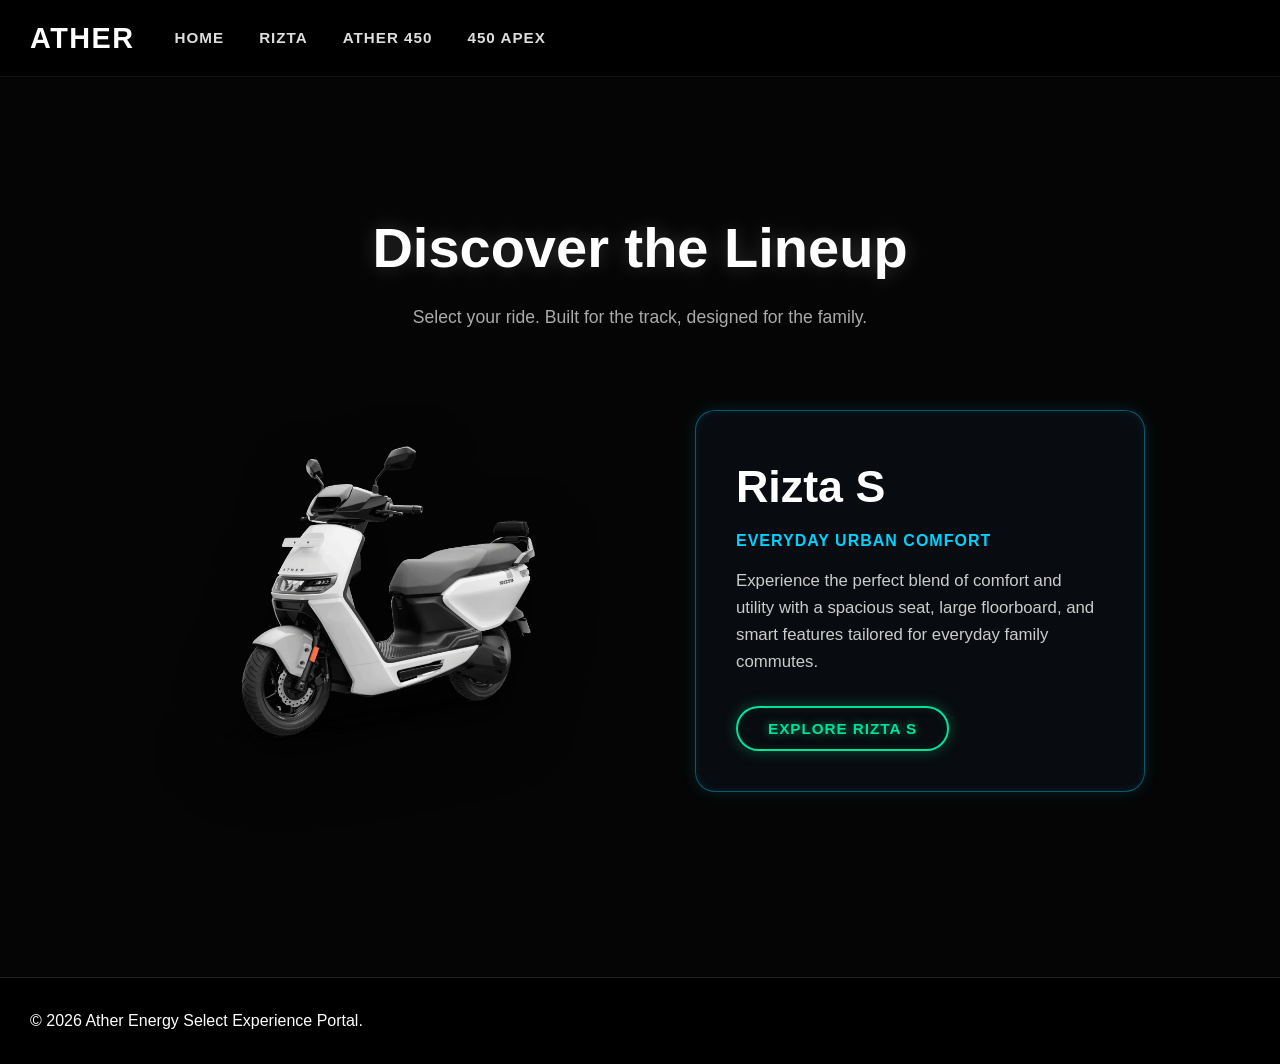
==== index.html @ cff80248 "Initial commit" ====
<!DOCTYPE html>
<html lang="en">
<head>
  <meta charset="UTF-8" />
  <meta name="viewport" content="width=device-width, initial-scale=1.0" />
  <title id="pageTitle">Ather Select</title>
  <link rel="stylesheet" href="styles.css" />
  <style>
    /* Restricting the floating thumbnails so they NEVER overlap */
    .floating-image {
        width: 110px !important;
        height: 70px !important;
        object-fit: contain !important;
        background: rgba(0, 0, 0, 0.3);
    }
  </style>
</head>
<body class="select-model-page">

  <header class="main-site-header" style="position: sticky; background: #000; border-bottom: 1px solid #111; z-index: 1000;">
    <div class="navbar" style="padding: 15px 30px;">
      <div class="brand" style="color: #fff; font-weight: 800; letter-spacing: 1.5px;">ATHER</div>
      <nav class="nav-links" style="margin-right: auto; margin-left: 40px; gap: 35px;">
        <a href="#home" class="nav-item">Home</a>
        <a href="#rizta" class="nav-item">Rizta</a>
        <a href="#450" class="nav-item">Ather 450</a>
        <a href="#apex" class="nav-item">450 Apex</a>
      </nav>
    </div>
  </header>

  <main>
    <!-- HOME VIEW -->
    <div id="homeView" class="hidden" style="background: #050505; min-height: 100vh; padding: 40px 20px; color: #fff; display: flex; flex-direction: column; align-items: center; justify-content: center;">
      <div style="text-align: center; margin-bottom: 20px; z-index: 10;">
        <h1 style="font-size: 3.5rem; font-weight: 900; margin-bottom: 10px; text-shadow: 0 0 20px rgba(255,255,255,0.2);">Discover the Lineup</h1>
        <p style="color: #aaa; font-size: 1.1rem;">Select your ride. Built for the track, designed for the family.</p>
      </div>
      
      <div class="home-slider-container">
        <!-- Slides -->
        <div class="home-slide active">
          <img src="images/rizta-assets/White-Mono.webp" alt="Rizta S" onerror="this.src='https://placehold.co/800x600/111/FFF?text=Ather+Rizta+S'" />
          <div class="slide-info neon-box">
            <h3 style="font-size: 2.8rem; font-weight: 800; margin-bottom: 5px;">Rizta S</h3>
            <p style="color: #00d2ff; font-weight: 600; text-transform: uppercase; letter-spacing: 1px; margin-bottom: 15px; font-size: 1rem;">Everyday Urban Comfort</p>
            <p style="color: #ccc; margin-bottom: 30px; font-size: 1.05rem; line-height: 1.6;">Experience the perfect blend of comfort and utility with a spacious seat, large floorboard, and smart features tailored for everyday family commutes.</p>
            <button class="neon-btn" onclick="window.location.hash='rizta-s'">EXPLORE RIZTA S</button>
          </div>
        </div>
        <div class="home-slide">
          <img src="images/rizta-assets/Rizta-Terracotta-Red-Duo-New.webp" alt="Rizta Z" onerror="this.src='https://placehold.co/800x600/111/FFF?text=Ather+Rizta+Z'" />
          <div class="slide-info neon-box">
            <h3 style="font-size: 2.8rem; font-weight: 800; margin-bottom: 5px;">Rizta Z</h3>
            <p style="color: #00d2ff; font-weight: 600; text-transform: uppercase; letter-spacing: 1px; margin-bottom: 15px; font-size: 1rem;">The Ultimate Family Upgrade</p>
            <p style="color: #ccc; margin-bottom: 30px; font-size: 1.05rem; line-height: 1.6;">Elevate your family's ride with premium dual-tone finishes, an integrated pillion backrest, and advanced connected technology via the TFT dashboard.</p>
            <button class="neon-btn" onclick="window.location.hash='rizta-z'">EXPLORE RIZTA Z</button>
          </div>
        </div>
        <div class="home-slide">
          <img src="images/450-assets/Ather-450-colours-Hyper-Sand.webp" alt="450X" onerror="this.src='https://placehold.co/800x600/111/00E296?text=Ather+450X'" />
          <div class="slide-info neon-box">
            <h3 style="font-size: 2.8rem; font-weight: 800; margin-bottom: 5px;">450X</h3>
            <p style="color: #00E296; font-weight: 600; text-transform: uppercase; letter-spacing: 1px; margin-bottom: 15px; font-size: 1rem;">The Street Smart Scooter</p>
            <p style="color: #ccc; margin-bottom: 30px; font-size: 1.05rem; line-height: 1.6;">The definitive street-smart scooter, engineered for sharp handling, 3.3s acceleration, and cutting-edge digital connectivity via Google Maps and Magic Twist™.</p>
            <button class="neon-btn" style="color: #00E296; border-color: #00E296;" onclick="window.location.hash='450x'">EXPLORE 450X</button>
          </div>
        </div>
        <div class="home-slide">
          <img src="images/450-assets/Ather-450-colours-Stealth-Blue.webp" alt="450S" onerror="this.src='https://placehold.co/800x600/78a88d/FFF?text=450S+Exterior'" />
          <div class="slide-info neon-box">
            <h3 style="font-size: 2.8rem; font-weight: 800; margin-bottom: 5px;">450S</h3>
            <p style="color: #00E296; font-weight: 600; text-transform: uppercase; letter-spacing: 1px; margin-bottom: 15px; font-size: 1rem;">Entry to Performance</p>
            <p style="color: #ccc; margin-bottom: 30px; font-size: 1.05rem; line-height: 1.6;">Step into the world of Ather with unmatched reliability, a sleek deep-view display, and sporty performance that hits 90km/h.</p>
            <button class="neon-btn" style="color: #00E296; border-color: #00E296;" onclick="window.location.hash='450s'">EXPLORE 450S</button>
          </div>
        </div>
        <!-- APEX SLIDE - FIXED TO USE apex-model.jpeg WITH BLEND MODE -->
        <div class="home-slide">
          <img src="images/apex-assets/apex-model.jpeg" alt="450 Apex" style="mix-blend-mode: lighten; object-fit: contain;" onerror="this.src='https://placehold.co/800x600/1a202e/00E296?text=Ather+Apex'" />
          <div class="slide-info neon-box">
            <h3 style="font-size: 2.8rem; font-weight: 800; margin-bottom: 5px;">450 Apex</h3>
            <p style="color: #00E296; font-weight: 600; text-transform: uppercase; letter-spacing: 1px; margin-bottom: 15px; font-size: 1rem;">The Pinnacle of Speed</p>
            <p style="color: #ccc; margin-bottom: 30px; font-size: 1.05rem; line-height: 1.6;">Pushing the limits of electric performance with 100 km/h top speed, exclusive Warp+ mode, and exhilarating 0-40 km/h in 2.9s.</p>
            <button class="neon-btn" style="color: #00E296; border-color: #00E296;" onclick="window.location.hash='apex'">EXPLORE APEX</button>
          </div>
        </div>
      </div>
    </div>

    <!-- 450 PERFORMANCE VIEW -->
    <div id="performanceView" class="hidden">
      <!-- 450 NAVIGATION WITH CUSTOM SMOOTH SCROLL -->
      <nav class="rizta-sub-navbar" style="display: flex; background: #050505; color: #fff; padding: 15px 40px; justify-content: space-between; align-items: center; border-bottom: 1px solid #111; position: sticky; top: 70px; z-index: 99;">
        <span id="perfModelTitle" style="font-weight: 800; font-size: 1.2rem; letter-spacing: 1px;">ATHER 450</span>
        <div style="display: flex; gap: 20px; font-weight: 600; font-size: 0.85rem; color: #aaa; margin-left: auto;">
          <a href="javascript:void(0)" onclick="smoothScrollTo('perf-overview')">Overview</a>
          <a href="javascript:void(0)" onclick="smoothScrollTo('perf-gallery')">Gallery</a>
          <a href="javascript:void(0)" onclick="smoothScrollTo('perf-handling')">Performance</a>
          <a href="javascript:void(0)" onclick="smoothScrollTo('perf-storage')">Battery</a>
          <a href="javascript:void(0)" onclick="smoothScrollTo('perf-safety')">Safety</a>
          <a href="javascript:void(0)" onclick="smoothScrollTo('perf-tech')">Connectivity</a>
          <a href="javascript:void(0)" onclick="smoothScrollTo('perf-colour')">Colour</a>
          <a href="javascript:void(0)" onclick="smoothScrollTo('perf-comparison')">Comparison</a>
        </div>
      </nav>

      <section id="perf-overview" style="text-align: center; padding: 50px 20px 0; background: #050505; color: #fff;">
        <div id="series450Toggle" class="series-toggle-container hidden" style="margin-bottom: 25px;">
          <div class="series-toggle">
            <button id="btn-toggle-450s" onclick="selectVariant('450s')">450<span class="s-highlight">S</span></button>
            <button id="btn-toggle-450x" onclick="selectVariant('450x')">450<span class="x-highlight">X</span></button>
            <button id="btn-toggle-apex" onclick="selectVariant('apex')">450<span style="color: #00d2ff; font-weight: 900; margin-left: 2px;">Apex</span></button>
          </div>
        </div>

        <h1 id="perfHeroTitle" style="font-size: 4.5rem; font-weight: 900; margin-bottom: 10px; color: #fff;">Ather 450X</h1>
        <p id="heroSubtitle" style="font-size: 1.5rem; font-weight: 500; color: #ccc; max-width: 900px; margin: 0 auto 10px; line-height: 1.4;">The Street Smart Scooter</p>
        <p id="heroPrice" style="color: #00E296; font-weight: 700; font-size: 1.3rem; margin-bottom: 40px; letter-spacing: 1px;">Starts at ₹ 1.49 Lakh</p>

        <!-- Dynamic Video Container -->
        <div id="perf-video-section-wrapper" style="margin: 0 auto 60px;">
          <div id="perf-video-container" class="rizta-video-container" style="max-width: 1200px; width: 100%; height: 75vh; min-height: 600px; margin: 0 auto; position: relative; border-radius: 20px; overflow: hidden; box-shadow: 0 25px 50px rgba(0,226,150,0.1); background: transparent; border: 1px solid rgba(0, 226, 150, 0.2);">
            <video id="perfVideo" style="width: 100%; height: 100%; object-fit: cover; display: block;" autoplay loop muted playsinline>
            </video>
          </div>
        </div>
      </section>

      <section class="spec-strip" style="border-top: 1px solid #222; border-bottom: 1px solid #222; margin-top: 60px; position: relative; z-index: 10;">
        <div class="spec-item"><h3 id="specAccel">--</h3><p>ACC (0 - 40 KMPH)</p></div>
        <div class="spec-item"><h3 id="specSpeed">--</h3><p>TOP SPEED</p></div>
        <div class="spec-item"><h3 id="specTorque">--</h3><p>MAX TORQUE</p></div>
        <div class="spec-item"><h3 id="specRange">--</h3><p>CERTIFIED RANGE</p></div>
      </section>

      <!-- VEHICLE SMART TOUCHSCREEN SECTION -->
      <section id="perf-smart-touchscreen" style="padding: 80px 20px; background: #050505; text-align: center;">
        <h2 style="font-size: 3.5rem; font-weight: 900; color: #fff; margin-bottom: 40px;">Vehicle Smart Touchscreen</h2>
        <div class="dynamic-neon-card" style="max-width: 1000px; margin: 0 auto; border-radius: 16px; overflow: hidden; --dynamic-neon: #00E296; box-shadow: 0 20px 40px rgba(0, 226, 150, 0.1);">
          <img id="dashboardImage" src="" alt="Smart Touchscreen" style="width: 100%; display: block; transition: opacity 0.3s ease;" />
        </div>
      </section>

      <!-- DYNAMIC GALLERY SECTION -->
      <div id="perf-gallery" style="padding: 80px 20px; background: #0a0a0a; text-align: center;">
        <h2 style="font-size: 3.5rem; font-weight: 900; color: #fff; margin-bottom: 40px;">Gallery</h2>
        <div class="gallery-slider-container dynamic-neon-card" style="max-width: 1000px; height: 500px; margin: 0 auto; position: relative; border-radius: 16px; overflow: hidden; --dynamic-neon: #00E296;" id="perfGallerySlider">
          <!-- Dynamic images injected here via JS -->
        </div>
      </div>

      <section class="feature-section section-wrapper" id="perf-handling" style="background: #050505; padding: 80px 20px;">
          <div class="section-header" style="text-align: center; margin-bottom: 50px;">
              <h2 style="font-size: 3.5rem; font-weight: 900; color: #fff;">Warp Speed Performance</h2>
              <p style="font-size: 1.2rem; color: #ccc;">Engineered with an all-aluminum frame, flawless chassis weight balance, and track-tuned handling dynamics.</p>
          </div>
          <div class="grid-container" style="display: grid; grid-template-columns: repeat(auto-fit, minmax(300px, 1fr)); gap: 30px; max-width: 1200px; margin: 0 auto;">
              <div class="variant-card dynamic-neon-card" style="padding: 30px; border-radius: 12px; text-align: left; --dynamic-neon: #00E296;">
                  <h3 style="font-size: 1.8rem; font-weight: 800; margin-bottom: 10px; color: #fff;">Precision Aluminium Frame</h3>
                  <p style="color: #aaa; font-size: 1.05rem;">A 100% aircraft-grade die-cast aluminium chassis optimizes structural rigidity for swift, stable high-speed maneuvers.</p>
              </div>
              <div class="variant-card dynamic-neon-card" style="padding: 30px; border-radius: 12px; text-align: left; --dynamic-neon: #00E296;">
                  <h3 style="font-size: 1.8rem; font-weight: 800; margin-bottom: 10px; color: #fff;">Perfect 50:50 Balance</h3>
                  <p style="color: #aaa; font-size: 1.05rem;">Zero lateral motor offset delivers symmetrical centering. Lean into extreme corners with absolute stability.</p>
              </div>
              <div class="variant-card dynamic-neon-card" style="padding: 30px; border-radius: 12px; text-align: left; --dynamic-neon: #00E296;">
                  <h3 style="font-size: 1.8rem; font-weight: 800; margin-bottom: 10px; color: #fff;">Symmetrical Monoshock</h3>
                  <p style="color: #aaa; font-size: 1.05rem;">Progressive rear monoshock provides unparalleled damping feedback from urban asphalt to closed tracks.</p>
              </div>
          </div>
      </section>

      <section class="explore-section section-wrapper" id="perf-storage" style="background: #0a0a0a; padding: 80px 20px;">
          <div class="section-header" style="text-align: center; margin-bottom: 50px;">
              <h2 style="font-size: 3.5rem; font-weight: 900; color: #fff;">Advanced IP67 Powertrain</h2>
          </div>
          <div class="grid-container" style="display: grid; grid-template-columns: repeat(auto-fit, minmax(400px, 1fr)); gap: 30px; max-width: 1000px; margin: 0 auto;">
              <div class="variant-card dynamic-neon-card" style="padding: 40px; border-radius: 16px; text-align: left; --dynamic-neon: #00E296;">
                  <h3 style="font-size: 2.2rem; font-weight: 800; color: #fff; margin-bottom: 15px;">22L Functional Boot</h3>
                  <p style="font-size: 1.1rem; color: #aaa; line-height: 1.6;">Spacious under-seat safe holds full-sized gear, while the perfectly lower-mounted battery profile maintains a sportier low center of gravity.</p>
              </div>
              <div class="variant-card dynamic-neon-card" style="padding: 40px; border-radius: 16px; text-align: left; --dynamic-neon: #00E296;">
                  <h3 style="font-size: 2.2rem; font-weight: 800; color: #fff; margin-bottom: 15px;">Ather Grid™ Fast Charging</h3>
                  <p style="font-size: 1.1rem; color: #aaa; line-height: 1.6;">Plug in safely across the massive public fast-charging ecosystem to juice up your ride instantly at high-velocity rates.</p>
              </div>
          </div>
      </section>

      <section class="feature-section section-wrapper" id="perf-safety" style="background: #050505; padding: 80px 20px;">
          <div class="section-header" style="text-align: center; margin-bottom: 50px;">
              <h2 style="font-size: 3.5rem; font-weight: 900; color: #fff;">Proactive Protection Framework</h2>
              <p style="font-size: 1.2rem; color: #ccc;">High-tier sensors integrated inside to maintain hyper-control over multi-terrain environments.</p>
          </div>
          <div class="grid-container" style="display: grid; grid-template-columns: repeat(auto-fit, minmax(300px, 1fr)); gap: 30px; max-width: 1200px; margin: 0 auto;">
              <div class="variant-card dynamic-neon-card" style="padding: 30px; border-radius: 12px; text-align: left; --dynamic-neon: #00E296;">
                  <h3 style="font-size: 1.8rem; font-weight: 800; margin-bottom: 10px; color: #fff;">SkidControl™ Suite</h3>
                  <p style="color: #aaa; font-size: 1.05rem;">Intelligent dynamic traction system counters sand or slick water paths effortlessly, balancing immediate wheel slippage.</p>
              </div>
              <div class="variant-card dynamic-neon-card" style="padding: 30px; border-radius: 12px; text-align: left; --dynamic-neon: #00E296;">
                  <h3 style="font-size: 1.8rem; font-weight: 800; margin-bottom: 10px; color: #fff;">FallSafe™ Sensor</h3>
                  <p style="color: #aaa; font-size: 1.05rem;">Instantly cuts active high-voltage energy parameters to the motor array if unexpected tilt thresholds occur.</p>
              </div>
              <div class="variant-card dynamic-neon-card" style="padding: 30px; border-radius: 12px; text-align: left; --dynamic-neon: #00E296;">
                  <h3 style="font-size: 1.8rem; font-weight: 800; margin-bottom: 10px; color: #fff;">Emergency ESS Signal</h3>
                  <p style="color: #aaa; font-size: 1.05rem;">Rear tail-lights execute high-frequency bursts upon intense deceleration to alert following commuter arrays.</p>
              </div>
          </div>
      </section>

      <section class="feature-section section-wrapper" id="perf-tech" style="background: #0a0a0a; padding: 80px 20px;">
          <div class="section-header" style="text-align: center; margin-bottom: 50px;">
              <h2 style="font-size: 3.5rem; font-weight: 900; color: #fff;">Next-Gen Connected Intelligence</h2>
              <p style="font-size: 1.2rem; color: #ccc;">A centralized ecosystem bridging high-performance mechanical parts with instant software layers.</p>
          </div>
          <div class="grid-container" style="display: grid; grid-template-columns: repeat(auto-fit, minmax(300px, 1fr)); gap: 30px; max-width: 1200px; margin: 0 auto;">
              <div class="variant-card dynamic-neon-card" style="padding: 30px; border-radius: 12px; text-align: left; --dynamic-neon: #00E296;">
                  <h3 style="font-size: 1.8rem; font-weight: 800; margin-bottom: 10px; color: #fff;">Magic Twist™</h3>
                  <p style="color: #aaa; font-size: 1.05rem;">Regenerative control directly through throttle reverse modulation. Retard speed completely without traditional friction pads.</p>
              </div>
              <div class="variant-card dynamic-neon-card" style="padding: 30px; border-radius: 12px; text-align: left; --dynamic-neon: #00E296;">
                  <h3 style="font-size: 1.8rem; font-weight: 800; margin-bottom: 10px; color: #fff;">AutoHold™ Stability</h3>
                  <p style="color: #aaa; font-size: 1.05rem;">Halts flawlessly right upon steep gradients automatically. Keeps position steady without active brake application inputs.</p>
              </div>
              <div class="variant-card dynamic-neon-card" style="padding: 30px; border-radius: 12px; text-align: left; --dynamic-neon: #00E296;">
                  <h3 style="font-size: 1.8rem; font-weight: 800; margin-bottom: 10px; color: #fff;">7" Touchscreen</h3>
                  <p style="color: #aaa; font-size: 1.05rem;">Pinch, zoom, swipe. Integrated with Google Maps for navigation and WhatsApp to preview messages.</p>
              </div>
          </div>
      </section>

      <!-- 450/APEX COLOUR CONFIGURATOR -->
      <section id="perf-colour" style="padding: 100px 20px; text-align: center; background-color: #050505; color: #fff; transition: background-color 0.4s ease;">
        <div style="max-width: 1200px; margin: 0 auto; display: flex; flex-direction: column; align-items: center;">
          
          <div style="align-self: flex-start; text-align: left; margin-bottom: 40px; margin-left: 10%;">
            <h2 style="font-size: 3rem; font-weight: 900; line-height: 1.1; margin-bottom: 10px; color: #00E296;">Signature Aesthetics</h2>
            <p style="font-size: 1.1rem; color: #aaa; max-width: 350px;">Choose a high-gloss signature racing profile.</p>
          </div>

          <div style="width: 100%; max-width: 1000px; height: 550px; display: flex; justify-content: center; align-items: center; margin-bottom: 40px; position: relative;" id="perfConfigWrapper">
            
            <div id="perfColorBanner" style="position: absolute; top: 15%; left: 5%; right: 5%; bottom: 15%; border-radius: 100px; background: #111; z-index: 1; transition: background 0.4s ease;"></div>
            
            <h2 id="perfBannerText" style="position: absolute; left: 8%; z-index: 20; font-size: 2.2rem; font-weight: 900; color: #fff; max-width: 250px; line-height: 1.2; text-align: left; pointer-events: none; text-shadow: 0 10px 30px rgba(0,0,0,0.5); transition: opacity 0.3s ease, transform 0.3s ease;">Hyper Sand</h2>

            <div id="perfLeftFloatingImages" class="floating-images-container left hidden-floating"></div>
            
            <img id="perfConfigImage" src="" onerror="this.src='https://placehold.co/800x600/111/00E296?text=Ather+450+Colour'" alt="450 Configurator Asset" style="width: 100%; max-width: 600px; height: 100%; max-height: 450px; object-fit: contain; z-index: 10; position: relative; transition: all 0.4s ease; cursor: pointer;" />
            
            <div id="perfRightFloatingImages" class="floating-images-container right hidden-floating"></div>
          </div>

          <div style="display: flex; justify-content: center; gap: 50px; margin-top: 20px;">
            <div style="display: flex; flex-direction: column; align-items: center; gap: 15px;">
                <div id="perfSeriesPills" style="display: flex; gap: 12px; flex-wrap: wrap; justify-content: center; max-width: 400px;"></div>
                <span style="font-size: 1.15rem; font-weight: 600; color: #fff;">Performance Series</span>
            </div>
            <div style="display: flex; flex-direction: column; align-items: center; gap: 15px;">
                <div id="perfApexPills" style="display: flex; gap: 12px;"></div>
                <span style="font-size: 1.15rem; font-weight: 600; color: #00E296;">Apex Exclusive</span>
            </div>
          </div>

          <div id="perf-comparison" class="comparison-box dynamic-neon-card" style="margin-top: 100px; width: 100%; max-width: 900px; padding: 40px; border-radius: 20px; --dynamic-neon: #00E296;">
            <h2 style="font-size: 2.5rem; font-weight: 800; margin-bottom: 30px; text-align: center; color: #fff;">The Performance Lineup</h2>
            <div style="overflow-x: auto;">
              <table style="width: 100%; border-collapse: collapse; text-align: left; font-size: 1.1rem; color: #eee;">
                <thead>
                  <tr style="border-bottom: 2px solid rgba(0, 226, 150, 0.4);">
                    <th style="padding: 15px; font-weight: 700; color: #aaa;">Features</th>
                    <th style="padding: 15px; font-weight: 800; color: #fff;">450S</th>
                    <th style="padding: 15px; font-weight: 800; color: #00E296;">450X</th>
                    <th style="padding: 15px; font-weight: 800; color: #00d2ff;">450 Apex</th>
                  </tr>
                </thead>
                <tbody>
                  <tr style="border-bottom: 1px solid rgba(255, 255, 255, 0.1);">
                    <td style="padding: 15px; font-weight: 600;">Acceleration (0-40)</td>
                    <td style="padding: 15px;">3.9 Seconds</td>
                    <td style="padding: 15px;">3.3 Seconds</td>
                    <td style="padding: 15px;">2.9 Seconds</td>
                  </tr>
                  <tr style="border-bottom: 1px solid rgba(255, 255, 255, 0.1);">
                    <td style="padding: 15px; font-weight: 600;">Top Speed</td>
                    <td style="padding: 15px;">90 km/h</td>
                    <td style="padding: 15px;">90 km/h</td>
                    <td style="padding: 15px;">100 km/h</td>
                  </tr>
                  <tr style="border-bottom: 1px solid rgba(255, 255, 255, 0.1);">
                    <td style="padding: 15px; font-weight: 600;">Peak Power</td>
                    <td style="padding: 15px;">5.4 kW</td>
                    <td style="padding: 15px;">6.4 kW</td>
                    <td style="padding: 15px;">7.0 kW</td>
                  </tr>
                  <tr style="border-bottom: 1px solid rgba(255, 255, 255, 0.1);">
                    <td style="padding: 15px; font-weight: 600;">Battery Options</td>
                    <td style="padding: 15px;">2.9 kWh</td>
                    <td style="padding: 15px;">2.9 kWh | 3.7 kWh</td>
                    <td style="padding: 15px;">3.7 kWh</td>
                  </tr>
                  <tr style="border-bottom: 1px solid rgba(255, 255, 255, 0.1);">
                    <td style="padding: 15px; font-weight: 600;">Dashboard</td>
                    <td style="padding: 15px;">DeepView™ Display</td>
                    <td style="padding: 15px;">7" TFT Touchscreen</td>
                    <td style="padding: 15px;">7" TFT Touchscreen</td>
                  </tr>
                  <tr style="border-bottom: 1px solid rgba(255, 255, 255, 0.1);">
                    <td style="padding: 15px; font-weight: 600;">Ride Modes</td>
                    <td style="padding: 15px;">4 Modes</td>
                    <td style="padding: 15px;">5 Modes (inc. Warp)</td>
                    <td style="padding: 15px;">5 Modes (inc. Warp+)</td>
                  </tr>
                  <tr style="border-bottom: 1px solid rgba(255, 255, 255, 0.1);">
                    <td style="padding: 15px; font-weight: 600;">Magic Twist™</td>
                    <td style="padding: 15px;">No</td>
                    <td style="padding: 15px;">Yes</td>
                    <td style="padding: 15px;">Standard</td>
                  </tr>
                  <tr>
                    <td style="padding: 15px; font-weight: 600;">Panel Styling</td>
                    <td style="padding: 15px;">Opaque Solid</td>
                    <td style="padding: 15px;">Opaque Solid</td>
                    <td style="padding: 15px;">Transparent Side Panels</td>
                  </tr>
                </tbody>
              </table>
            </div>
          </div>
        </div>
      </section>
    </div>

    <!-- RIZTA VIEW -->
    <div id="riztaView" class="hidden">
      <!-- RIZTA NAVIGATION WITH CUSTOM SMOOTH SCROLL -->
      <nav class="rizta-sub-navbar" style="display: flex; background: #050505; color: #fff; padding: 15px 40px; justify-content: space-between; align-items: center; border-bottom: 1px solid #222; position: sticky; top: 70px; z-index: 99;">
        <span style="font-weight: 800; font-size: 1.2rem; letter-spacing: 1px;">ATHER RIZTA</span>
        <div style="display: flex; gap: 20px; font-weight: 600; font-size: 0.85rem; color: #aaa; margin-left: auto;">
          <a href="javascript:void(0)" onclick="smoothScrollTo('overview')">Overview</a>
          <a href="javascript:void(0)" onclick="smoothScrollTo('gallery')">Gallery</a>
          <a href="javascript:void(0)" onclick="smoothScrollTo('comfort')">Comfort</a>
          <a href="javascript:void(0)" onclick="smoothScrollTo('storage')">Storage</a>
          <a href="javascript:void(0)" onclick="smoothScrollTo('safety')">Safety</a>
          <a href="javascript:void(0)" onclick="smoothScrollTo('connectivity')">Connectivity</a>
          <a href="javascript:void(0)" onclick="smoothScrollTo('colour')">Colour</a>
          <a href="javascript:void(0)" onclick="smoothScrollTo('comparison')">Comparison</a>
        </div>
      </nav>

      <section id="overview" style="text-align: center; padding: 50px 20px 0; background: #050505; color: #fff;">
        <div id="seriesRiztaToggle" class="series-toggle-container hidden" style="margin-bottom: 25px;">
          <div class="series-toggle">
            <button id="btn-toggle-rizta-s" onclick="selectVariant('rizta-s')">Rizta<span style="color: #00d2ff; font-weight: 900; margin-left: 4px;">S</span></button>
            <button id="btn-toggle-rizta-z" onclick="selectVariant('rizta-z')">Rizta<span style="color: #FF4500; font-weight: 900; margin-left: 4px;">Z</span></button>
          </div>
        </div>

        <h1 id="riztaHeroTitle" style="font-size: 4.5rem; font-weight: 900; margin-bottom: 10px; color: #fff;">Meet Rizta</h1>
        <p id="riztaHeroSubtitle" style="font-size: 1.5rem; font-weight: 500; color: #ccc; max-width: 900px; margin: 0 auto 10px; line-height: 1.4;">Everyday Urban Comfort</p>
        <p id="riztaHeroPrice" style="color: #00d2ff; font-weight: 700; font-size: 1.3rem; margin-bottom: 40px; letter-spacing: 1px;">Starts at ₹ 1.12 Lakh</p>
        
        <div id="rizta-video-section" class="rizta-video-container" style="max-width: 1000px; margin: 0 auto 60px; position: relative; border-radius: 16px; overflow: hidden; box-shadow: 0 25px 50px rgba(0,210,255,0.1); background: #000; border: 1px solid rgba(0, 210, 255, 0.2);">
          <video style="width: 100%; height: auto; display: block;" autoplay loop muted playsinline>
            <source src="images/rizta-assets/rizta-home-video.mp4" type="video/mp4">
          </video>
        </div>
      </section>

      <!-- DYNAMIC RIZTA SPECS -->
      <section class="spec-strip" style="border-top: 1px solid #222; border-bottom: 1px solid #222; margin-top: 60px; position: relative; z-index: 10;">
        <div class="spec-item"><h3 id="riztaSpecAccel">--</h3><p>ACC (0 - 40 KMPH)</p></div>
        <div class="spec-item"><h3 id="riztaSpecSpeed">--</h3><p>TOP SPEED</p></div>
        <div class="spec-item"><h3 id="riztaSpecTorque">--</h3><p>MAX TORQUE</p></div>
        <div class="spec-item"><h3 id="riztaSpecRange">--</h3><p>CERTIFIED RANGE</p></div>
      </section>

      <div id="gallery" style="padding: 80px 20px; background: #0a0a0a; text-align: center;">
        <h2 style="font-size: 3.5rem; font-weight: 900; color: #fff; margin-bottom: 40px;">Gallery</h2>
        <div class="gallery-slider-container neon-card" style="max-width: 1000px; height: 500px; margin: 0 auto; position: relative; border-radius: 16px; overflow: hidden;" id="riztaGallerySlider">
          <img src="images/rizta-assets/Ather-Rizta-Electric-Scooter-Headlight.webp" onerror="this.onerror=null; this.src='https://placehold.co/1000x500/111/FFF?text=Rizta+Headlight'" class="gallery-slide active" alt="Gallery 1" />
          <img src="images/rizta-assets/father-scooty.webp" onerror="this.onerror=null; this.src='https://placehold.co/1000x500/111/FFF?text=Father+Scooty'" class="gallery-slide" alt="Gallery 2" />
          <img src="images/rizta-assets/vegetable20scene-desk-updated.webp" onerror="this.onerror=null; this.src='https://placehold.co/1000x500/111/FFF?text=Vegetable+Scene'" class="gallery-slide" alt="Gallery 3" />
          <img src="images/rizta-assets/Rizta-Terracotta-Mono-Duo.webp" onerror="this.onerror=null; this.src='https://placehold.co/1000x500/111/FFF?text=Rizta+Terracotta'" class="gallery-slide" alt="Gallery 4" />
        </div>
      </div>

      <section class="feature-section section-wrapper" id="comfort" style="background: #050505; padding: 80px 20px;">
          <div class="section-header" style="text-align: center; margin-bottom: 50px;">
              <h2 style="font-size: 3.5rem; font-weight: 900; color: #fff;">Room for everyone</h2>
              <p style="font-size: 1.2rem; color: #ccc;">In size, yes. And much much bigger on comfort and ease of riding.</p>
          </div>
          <div class="grid-container" style="display: grid; grid-template-columns: repeat(auto-fit, minmax(300px, 1fr)); gap: 30px; max-width: 1200px; margin: 0 auto;">
              <div class="variant-card dynamic-neon-card" style="padding: 30px; border-radius: 12px; text-align: left; --dynamic-neon: #00d2ff;">
                  <h3 style="font-size: 1.8rem; font-weight: 800; margin-bottom: 10px; color: #fff;">Long Seat</h3>
                  <p style="color: #aaa; font-size: 1.05rem;">From the smallest to the tallest, there's space for all in the family.</p>
              </div>
              <div class="variant-card dynamic-neon-card" style="padding: 30px; border-radius: 12px; text-align: left; --dynamic-neon: #00d2ff;">
                  <h3 style="font-size: 1.8rem; font-weight: 800; margin-bottom: 10px; color: #fff;">Wide Pillion Backrest</h3>
                  <p style="color: #aaa; font-size: 1.05rem;">Pillions, this one's for you. We've got your back. Just sit back and enjoy your ride.</p>
              </div>
              <div class="variant-card dynamic-neon-card" style="padding: 30px; border-radius: 12px; text-align: left; --dynamic-neon: #00d2ff;">
                  <h3 style="font-size: 1.8rem; font-weight: 800; margin-bottom: 10px; color: #fff;">Spacious Floorboard</h3>
                  <p style="color: #aaa; font-size: 1.05rem;">No more squeezing your legs in. Tall or small, there's enough room.</p>
              </div>
          </div>
      </section>

      <section class="explore-section section-wrapper" id="storage" style="background: #0a0a0a; padding: 80px 20px;">
          <div class="section-header" style="text-align: center; margin-bottom: 50px;">
              <h2 style="font-size: 3.5rem; font-weight: 900; color: #fff;">Carry all your big little things</h2>
          </div>
          <div class="grid-container" style="display: grid; grid-template-columns: repeat(auto-fit, minmax(400px, 1fr)); gap: 30px; max-width: 1000px; margin: 0 auto;">
              <div class="variant-card dynamic-neon-card" style="padding: 40px; border-radius: 16px; text-align: left; --dynamic-neon: #00d2ff;">
                  <h3 style="font-size: 2.2rem; font-weight: 800; color: #fff; margin-bottom: 15px;">56L Total Storage</h3>
                  <p style="font-size: 1.1rem; color: #aaa; line-height: 1.6;">Carry all your big little things. There's plenty of space with a premium 34L under-seat boot and an optional 22L front Frunk.</p>
              </div>
              <div class="variant-card dynamic-neon-card" style="padding: 40px; border-radius: 16px; text-align: left; --dynamic-neon: #00d2ff;">
                  <h3 style="font-size: 2.2rem; font-weight: 800; color: #fff; margin-bottom: 15px;">Multi-Purpose Charger</h3>
                  <p style="font-size: 1.1rem; color: #aaa; line-height: 1.6;">Fast charge your phone and other devices like tyre inflators, earphones, smartwatches, speakers and more on the go.</p>
              </div>
          </div>
      </section>

      <section class="feature-section section-wrapper" id="safety" style="background: #050505; padding: 80px 20px;">
          <div class="section-header" style="text-align: center; margin-bottom: 50px;">
              <h2 style="font-size: 3.5rem; font-weight: 900; color: #fff;">Safety for all</h2>
              <p style="font-size: 1.2rem; color: #ccc;">Rest assured, take on every road. You and your ride will be safe and sound.</p>
          </div>
          <div class="grid-container" style="display: grid; grid-template-columns: repeat(auto-fit, minmax(300px, 1fr)); gap: 30px; max-width: 1200px; margin: 0 auto;">
              <div class="variant-card dynamic-neon-card" style="padding: 30px; border-radius: 12px; text-align: left; --dynamic-neon: #00d2ff;">
                  <h3 style="font-size: 1.8rem; font-weight: 800; margin-bottom: 10px; color: #fff;">SkidControl™</h3>
                  <p style="color: #aaa; font-size: 1.05rem;">Glide through wet, sandy or bumpy roads without any worries. Smart real-time traction helps you always stay in control.</p>
              </div>
              <div class="variant-card dynamic-neon-card" style="padding: 30px; border-radius: 12px; text-align: left; --dynamic-neon: #00d2ff;">
                  <h3 style="font-size: 1.8rem; font-weight: 800; margin-bottom: 10px; color: #fff;">FallSafe™</h3>
                  <p style="color: #aaa; font-size: 1.05rem;">In case of falls, the motor is automatically cut off to prevent accidental acceleration while getting up.</p>
              </div>
              <div class="variant-card dynamic-neon-card" style="padding: 30px; border-radius: 12px; text-align: left; --dynamic-neon: #00d2ff;">
                  <h3 style="font-size: 1.8rem; font-weight: 800; margin-bottom: 10px; color: #fff;">Emergency Stop Signal</h3>
                  <p style="color: #aaa; font-size: 1.05rem;">Tail lights flash dynamically on sudden braking maneuvers, alerting riders behind you.</p>
              </div>
          </div>
      </section>

      <section class="feature-section section-wrapper" id="connectivity" style="background: #0a0a0a; padding: 80px 20px;">
          <div class="section-header" style="text-align: center; margin-bottom: 50px;">
              <h2 style="font-size: 3.5rem; font-weight: 900; color: #fff;">Makes every ride magical</h2>
          </div>
          <div class="grid-container" style="display: grid; grid-template-columns: repeat(auto-fit, minmax(300px, 1fr)); gap: 30px; max-width: 1200px; margin: 0 auto;">
              <div class="variant-card dynamic-neon-card" style="padding: 30px; border-radius: 12px; text-align: left; --dynamic-neon: #00d2ff;">
                  <h3 style="font-size: 1.8rem; font-weight: 800; margin-bottom: 10px; color: #fff;">Magic Twist™</h3>
                  <p style="color: #aaa; font-size: 1.05rem;">One throttle does it all. Speed up or slow down using the exact same throttle. A new twist to braking.</p>
              </div>
              <div class="variant-card dynamic-neon-card" style="padding: 30px; border-radius: 12px; text-align: left; --dynamic-neon: #00d2ff;">
                  <h3 style="font-size: 1.8rem; font-weight: 800; margin-bottom: 10px; color: #fff;">AutoHold™</h3>
                  <p style="color: #aaa; font-size: 1.05rem;">Halt and hold steady on slopes automatically without brakes.</p>
              </div>
              <div class="variant-card dynamic-neon-card" style="padding: 30px; border-radius: 12px; text-align: left; --dynamic-neon: #00d2ff;">
                  <h3 style="font-size: 1.8rem; font-weight: 800; margin-bottom: 10px; color: #fff;">7" Touchscreen</h3>
                  <p style="color: #aaa; font-size: 1.05rem;">Pinch, zoom, swipe. Integrated with Google Maps for navigation and WhatsApp to preview messages.</p>
              </div>
          </div>
      </section>

      <!-- RIZTA COLOUR CONFIGURATOR -->
      <section id="colour" style="padding: 100px 20px; text-align: center; background-color: #050505; color: #fff; transition: background-color 0.4s ease;">
        <div style="max-width: 1200px; margin: 0 auto; display: flex; flex-direction: column; align-items: center;">
          
          <div style="align-self: flex-start; text-align: left; margin-bottom: 20px; margin-left: 10%;">
            <h2 id="riztaActiveColorName" style="font-size: 3rem; font-weight: 900; line-height: 1.1; margin-bottom: 10px; color: #00d2ff;">Signature Colours</h2>
            <p style="font-size: 1.1rem; color: #aaa; max-width: 350px;">Choose a finish that fits your family's style.</p>
          </div>

          <!-- THE INTERACTIVE BOOM WRAPPER WITH BACKGROUND BANNER -->
          <div style="width: 100%; max-width: 1000px; height: 550px; display: flex; justify-content: center; align-items: center; margin-bottom: 40px; position: relative;" id="riztaConfigWrapper">
            
            <div id="riztaColorBanner" style="position: absolute; top: 15%; left: 5%; right: 5%; bottom: 15%; border-radius: 100px; background: #4A1514; z-index: 1; transition: background 0.4s ease;"></div>
            
            <!-- ADJUSTED TEXT OVERLAP -->
            <h2 id="riztaBannerText" style="position: absolute; left: 8%; z-index: 20; font-size: 2.2rem; font-weight: 900; color: #fff; max-width: 250px; line-height: 1.2; text-align: left; pointer-events: none; text-shadow: 0 10px 30px rgba(0,0,0,0.5); transition: opacity 0.2s ease, transform 0.2s ease;">Terracotta Red Duo</h2>

            <div id="leftFloatingImages" class="floating-images-container left hidden-floating"></div>
            
            <img id="riztaConfigImage" src="" onerror="this.src='https://placehold.co/800x600/111/FFF?text=Rizta+Colour'" alt="Rizta Configurator Asset" style="width: 100%; max-width: 600px; height: 100%; max-height: 450px; object-fit: contain; z-index: 10; position: relative; transition: all 0.4s ease; cursor: pointer;" />
            
            <div id="rightFloatingImages" class="floating-images-container right hidden-floating"></div>
          </div>

          <!-- GROUPED COLOR PILLS -->
          <div style="display: flex; justify-content: center; gap: 50px; margin-top: 20px;">
            <div style="display: flex; flex-direction: column; align-items: center; gap: 15px;">
                <div id="mattePills" style="display: flex; gap: 12px;"></div>
                <span style="font-size: 1.15rem; font-weight: 600; color: #fff;">Super Matte</span>
            </div>
            <div style="display: flex; flex-direction: column; align-items: center; gap: 15px;">
                <div id="duoPills" style="display: flex; gap: 12px;"></div>
                <span style="font-size: 1.15rem; font-weight: 600; color: #fff;">Duo</span>
            </div>
            <div style="display: flex; flex-direction: column; align-items: center; gap: 15px;">
                <div id="monoPills" style="display: flex; gap: 12px;"></div>
                <span style="font-size: 1.15rem; font-weight: 600; color: #fff;">Mono</span>
            </div>
          </div>

          <div id="comparison" class="comparison-box dynamic-neon-card" style="margin-top: 100px; width: 100%; max-width: 900px; padding: 40px; border-radius: 20px;">
            <h2 style="font-size: 2.5rem; font-weight: 800; margin-bottom: 30px; text-align: center; color: #fff;">Rizta S vs Rizta Z</h2>
            <div style="overflow-x: auto;">
              <table style="width: 100%; border-collapse: collapse; text-align: left; font-size: 1.1rem; color: #eee;">
                <thead>
                  <tr style="border-bottom: 2px solid rgba(255, 255, 255, 0.2);">
                    <th style="padding: 15px; font-weight: 700; color: #aaa;">Features</th>
                    <th style="padding: 15px; font-weight: 800; color: #fff;">Rizta S</th>
                    <th style="padding: 15px; font-weight: 800; color: #00d2ff;">Rizta Z</th>
                  </tr>
                </thead>
                <tbody>
                  <tr style="border-bottom: 1px solid rgba(255, 255, 255, 0.1);"><td style="padding: 15px; font-weight: 600;">Dashboard</td><td style="padding: 15px;">DeepView™ Display</td><td style="padding: 15px;">7" TFT Touchscreen</td></tr>
                  <tr style="border-bottom: 1px solid rgba(255, 255, 255, 0.1);"><td style="padding: 15px; font-weight: 600;">Battery Options</td><td style="padding: 15px;">2.9 kWh</td><td style="padding: 15px;">2.9 kWh | 3.7 kWh</td></tr>
                  <tr style="border-bottom: 1px solid rgba(255, 255, 255, 0.1);"><td style="padding: 15px; font-weight: 600;">IDC Range</td><td style="padding: 15px;">123 km</td><td style="padding: 15px;">123 km | 159 km</td></tr>
                </tbody>
              </table>
            </div>
          </div>
        </div>
      </section>
    </div>
  </main>

  <footer class="site-footer" style="background: #000; border-top: 1px solid #222; padding: 30px;">
    <div class="footer-bottom">&copy; 2026 Ather Energy Select Experience Portal.</div>
  </footer>

  <script src="models.js"></script>
</body>
</html>
---- styles.css ----
/* --- COMPREHENSIVE STRUCTURAL DESIGN SYSTEM --- */
:root {
  --primary: #ffffff;
  --secondary: #222222;
  --accent: #00E296; 
  --bg-light: #050505;
  --text-dark: #ffffff;
}

* { 
  margin: 0; 
  padding: 0; 
  box-sizing: border-box; 
}

html {
  scroll-behavior: smooth;
  scroll-padding-top: 150px; 
}

body { 
  background-color: var(--bg-light); 
  color: var(--text-dark); 
  line-height: 1.6; 
  overflow-x: hidden; 
  font-family: 'Segoe UI', Roboto, Helvetica, Arial, sans-serif; 
  transition: background-color 0.3s ease; 
}

a { 
  text-decoration: none; 
  color: inherit; 
}

button { 
  cursor: pointer; 
  font-family: inherit; 
  outline: none; 
}

.hidden { 
  display: none !important; 
}

/* --- NAVIGATION HEADER --- */
.main-site-header { 
  position: absolute; 
  width: 100%; 
  z-index: 100; 
  top: 0; 
  background: linear-gradient(180deg, rgba(0,0,0,0.8) 0%, transparent 100%); 
}

.navbar { 
  max-width: 1400px; 
  margin: 0 auto; 
  padding: 25px 30px; 
  display: flex; 
  justify-content: space-between; 
  align-items: center; 
}

.brand { 
  font-size: 1.8rem; 
  font-weight: 900; 
  color: #fff; 
  letter-spacing: 2px; 
}

.nav-links { 
  display: flex; 
  gap: 30px; 
  align-items: center; 
}

.nav-item { 
  font-size: 0.95rem; 
  font-weight: 600; 
  color: #ddd; 
  transition: color 0.3s; 
  text-transform: uppercase; 
  letter-spacing: 1px; 
}

.nav-item:hover { 
  color: var(--accent); 
}

/* =========================================================
   SIDE-BY-SIDE HOME SLIDER & ATTRACTIVE NEON
   ========================================================= */

.home-slider-container {
  position: relative;
  width: 100%;
  max-width: 1200px;
  height: 500px;
  display: flex;
  align-items: center;
  justify-content: center;
}

.home-slide {
  position: absolute;
  top: 0;
  left: 0;
  width: 100%;
  height: 100%;
  opacity: 0;
  transition: opacity 0.8s ease-in-out;
  display: flex;
  flex-direction: row; 
  align-items: center;
  justify-content: center;
  gap: 60px;
  pointer-events: none; 
}

.home-slide.active {
  opacity: 1;
  pointer-events: auto;
}

.home-slide img {
  width: 500px;
  height: auto;
  max-height: 400px;
  object-fit: contain;
  filter: drop-shadow(0 20px 30px rgba(0,0,0,0.5));
  transition: transform 1s ease;
}

.home-slide.active img {
  animation: floatScooter 5s infinite ease-in-out;
}

@keyframes floatScooter {
  0%, 100% { transform: translateY(0); }
  50% { transform: translateY(-12px); }
}

.neon-box {
  padding: 40px;
  border: 1px solid rgba(0, 210, 255, 0.4); 
  box-shadow: 0 0 15px rgba(0, 210, 255, 0.15), inset 0 0 10px rgba(0, 210, 255, 0.1);
  border-radius: 20px;
  background: rgba(10, 15, 20, 0.7);
  backdrop-filter: blur(10px);
  transition: transform 0.4s ease, box-shadow 0.4s ease, border-color 0.4s;
  text-align: left;
  width: 450px;
}

.neon-box:hover {
  transform: translateY(-5px);
  border-color: rgba(0, 210, 255, 0.7);
  box-shadow: 0 0 25px rgba(0, 210, 255, 0.3), inset 0 0 15px rgba(0, 210, 255, 0.2);
}

.neon-btn {
  padding: 12px 30px;
  border-radius: 30px;
  font-weight: 800;
  font-size: 0.95rem;
  background: transparent;
  color: var(--accent);
  border: 2px solid var(--accent);
  box-shadow: 0 0 15px rgba(0, 226, 150, 0.3), inset 0 0 10px rgba(0, 226, 150, 0.1);
  text-shadow: 0 0 8px rgba(0, 226, 150, 0.6);
  transition: all 0.3s ease;
  text-transform: uppercase;
  letter-spacing: 1px;
}

.neon-btn:hover {
  background: var(--accent);
  color: #000;
  box-shadow: 0 0 25px rgba(0, 226, 150, 0.6);
  text-shadow: none;
}

/* --- NEW UNIFIED NEON CARD STYLING --- */
.neon-card {
  border: 1px solid rgba(0, 210, 255, 0.4) !important;
  box-shadow: 0 0 15px rgba(0, 210, 255, 0.15), inset 0 0 10px rgba(0, 210, 255, 0.1) !important;
  background: rgba(10, 15, 20, 0.7) !important;
  backdrop-filter: blur(10px);
  transition: transform 0.4s ease, box-shadow 0.4s ease, border-color 0.4s;
}

.neon-card:hover {
  transform: translateY(-5px);
  border-color: rgba(0, 210, 255, 0.8) !important;
  box-shadow: 0 0 25px rgba(0, 210, 255, 0.4), inset 0 0 15px rgba(0, 210, 255, 0.2) !important;
}

/* --- DYNAMIC NEON CARD STYLING --- */
.dynamic-neon-card {
  border: 1px solid var(--dynamic-neon, rgba(0, 210, 255, 0.4)) !important;
  box-shadow: 0 0 15px var(--dynamic-neon, rgba(0, 210, 255, 0.15)), inset 0 0 10px var(--dynamic-neon, rgba(0, 210, 255, 0.1)) !important;
  background: rgba(10, 15, 20, 0.7) !important;
  backdrop-filter: blur(10px);
  transition: transform 0.4s ease, box-shadow 0.4s ease, border-color 0.4s;
}

.dynamic-neon-card:hover {
  transform: translateY(-5px);
  border-color: var(--dynamic-neon, rgba(0, 210, 255, 0.8)) !important;
  box-shadow: 0 0 25px var(--dynamic-neon, rgba(0, 210, 255, 0.4)), inset 0 0 15px var(--dynamic-neon, rgba(0, 210, 255, 0.2)) !important;
}

/* =========================================================
   ATHER SELECT (STANDARD/PERFORMANCE VIEW)
   ========================================================= */
.select-hero { 
  position: relative; 
  width: 100%; 
  height: 100vh; 
  min-height: 650px; 
  display: flex; 
  flex-direction: column; 
  align-items: center; 
  justify-content: center; 
  background: radial-gradient(circle at center, #1a1a1a 0%, #000000 100%); 
  overflow: hidden; 
}

/* --- SERIES 450 TOGGLE --- */
.series-toggle-container {
  display: flex;
  justify-content: center;
  margin-bottom: 25px;
  width: 100%;
}

.series-toggle {
  background: #ffffff;
  border-radius: 40px;
  display: inline-flex;
  padding: 6px;
  box-shadow: 0 4px 15px rgba(0, 0, 0, 0.5);
}

.series-toggle button {
  background: transparent;
  border: none;
  border-radius: 30px;
  padding: 10px 40px;
  font-size: 1.1rem;
  font-weight: 900;
  color: #000;
  cursor: pointer;
  transition: all 0.3s ease;
  display: flex;
  align-items: center;
  letter-spacing: 1px;
}

.series-toggle button.active {
  background: #111111;
  color: #ffffff;
}

.series-toggle button span {
  margin-left: 2px;
}

.s-highlight { color: #f7d002; }
.x-highlight { color: #e52b20; }


.hero-text-container { 
  position: absolute; 
  top: 15%; 
  text-align: center; 
  z-index: 2; 
}

.hero-subtitle-large { 
  font-size: clamp(2.5rem, 4.5vw, 4.5rem); 
  font-weight: 800; 
  letter-spacing: -1px; 
}

.hero-price { 
  font-size: 1.1rem; 
  color: #aaaaaa; 
  letter-spacing: 2px; 
  margin-top: 5px; 
}

.model-3d-container { 
  width: 85%; 
  height: 55vh; 
  margin-top: 80px; 
  display: flex; 
  justify-content: center; 
  align-items: center; 
  position: relative; 
  z-index: 1; 
  perspective: 1000px; 
}

.select-hero-img { 
  max-width: 85%; 
  max-height: 85%; 
  object-fit: contain; 
  filter: drop-shadow(0 40px 50px rgba(0,0,0,0.85)); 
  transition: transform 0.1s ease-out; 
}

.spec-strip { 
  display: grid; 
  grid-template-columns: repeat(4, 1fr); 
  background: #000; 
  border-top: 1px solid #222; 
  border-bottom: 1px solid #222; 
  padding: 45px 0; 
}

.spec-item { 
  text-align: center; 
  border-right: 1px solid #222; 
}

.spec-item:last-child { 
  border-right: none; 
}

.spec-item h3 { 
  font-size: 2.8rem; 
  font-weight: 800; 
  color: #fff; 
}

.spec-item p { 
  font-size: 0.85rem; 
  color: #888; 
  letter-spacing: 2px; 
}

/* Performance View Overrides */
#performanceView .spec-strip {
  background: #000;
}

#performanceView .spec-item h3 {
  color: #00E296; 
}

#performanceView .color-pill {
  width: 36px;
  height: 36px;
  border-radius: 50%;
  cursor: pointer;
  transition: transform 0.2s cubic-bezier(0.2, 0.8, 0.2, 1), box-shadow 0.2s ease;
  border: 2px solid rgba(255, 255, 255, 0.2);
}

#performanceView .color-pill.active {
  transform: scale(1.2);
  border-color: #ffffff !important;
  box-shadow: 0 0 0 2px rgba(0, 0, 0, 0.3), 0 0 12px rgba(255, 255, 255, 0.6);
}

#perfConfigImage {
  transition: transform 0.4s ease, opacity 0.2s ease !important;
}

/* --- DYNAMIC DASHBOARD COMPONENT ANIMATION --- */
.dashboard-img-anim {
    opacity: 0;
    transform: scale(1.05);
    transition: opacity 0.6s ease-out, transform 0.6s cubic-bezier(0.175, 0.885, 0.32, 1.275);
}
.dashboard-img-anim.active {
    opacity: 1;
    transform: scale(1);
}

/* =========================================================
   RIZTA UI & CONFIGURATOR
   ========================================================= */
.rizta-sub-navbar {
  display: flex;
  justify-content: space-between;
  align-items: center;
  padding: 1rem 4rem;
  position: sticky;
  top: 0;
  z-index: 99;
}

.rizta-sub-navbar a { 
  transition: color 0.3s; 
}

.rizta-sub-navbar a:hover { 
  color: var(--accent) !important; 
}

/* Gallery Slider Styles */
.gallery-slide {
  position: absolute;
  top: 0;
  left: 0;
  width: 100%;
  height: 100%;
  object-fit: cover;
  opacity: 0;
  transition: opacity 0.8s ease-in-out;
}

.gallery-slide.active {
  opacity: 1;
}

.color-type-tabs span {
  color: rgba(255, 255, 255, 0.4);
  transition: color 0.3s ease;
  padding-bottom: 10px;
  position: relative;
}

.color-type-tabs span.active {
  color: #ffffff !important;
}

.color-type-tabs span.active::after {
  content: '';
  position: absolute;
  bottom: -13px;
  left: 0;
  width: 100%;
  height: 3px;
  background-color: #ffffff;
}

#riztaView .color-pill {
  width: 36px;
  height: 36px;
  border-radius: 50%;
  cursor: pointer;
  transition: transform 0.2s cubic-bezier(0.2, 0.8, 0.2, 1), box-shadow 0.2s ease;
  border: 2px solid rgba(255, 255, 255, 0.2);
}

#riztaView .color-pill.active {
  transform: scale(1.2);
  border-color: #ffffff !important;
  box-shadow: 0 0 0 2px rgba(0, 0, 0, 0.3), 0 0 12px rgba(255, 255, 255, 0.6);
}

#riztaConfigImage {
  /* Ensure smooth transitioning of scale and opacity to prevent glitching */
  transition: transform 0.4s ease, max-width 0.4s cubic-bezier(0.175, 0.885, 0.32, 1.275), opacity 0.2s ease !important;
}

#riztaConfigImage.boom-active {
  /* Dynamically restricts main image width when booming to nest perfectly between galleries */
  max-width: 55% !important; 
}

/* --- BOOM INTERACTION CSS --- */
.floating-images-container {
  position: absolute;
  top: 0;
  width: 20%;
  height: 100%;
  display: flex;
  flex-direction: column;
  justify-content: center;
  align-items: center;
  gap: 12px;
  opacity: 0;
  pointer-events: none;
  transition: all 0.5s cubic-bezier(0.175, 0.885, 0.32, 1.275);
  
  /* CRITICAL FIX: Z-index set very high to stay above the main scooter image */
  z-index: 15; 
}

.floating-images-container.left {
  left: 10%;
  transform: translateX(50px) scale(0.5);
}

.floating-images-container.right {
  right: 10%;
  transform: translateX(-50px) scale(0.5);
}

.floating-images-container.boom.left {
  left: 0%;
  transform: translateX(0) scale(1);
  opacity: 1;
  pointer-events: auto;
}

.floating-images-container.boom.right {
  right: 0%;
  transform: translateX(0) scale(1);
  opacity: 1;
  pointer-events: auto;
}

.floating-image {
  width: 130px;
  height: 80px; 
  object-fit: cover;
  border-radius: 8px;
  box-shadow: 0 5px 15px rgba(0,0,0,0.5);
  cursor: pointer;
  border: 2px solid rgba(255,255,255,0.3);
  transition: transform 0.3s ease, border-color 0.3s ease;
}

.floating-image:hover {
  transform: scale(1.15);
  border-color: #00E296;
  z-index: 20;
  position: relative;
}

.hidden-floating {
  display: none !important;
}


/* =========================================================
   RESPONSIVE DESIGN (TABLETS & MOBILE)
   Overrides inline HTML and original CSS logic dynamically
   ========================================================= */

/* --- TABLETS (Up to 1024px) --- */
@media screen and (max-width: 1024px) {
  .home-slider-container { height: auto; padding: 40px 0; }
  .home-slide { flex-direction: column; gap: 40px; text-align: center; position: relative; display: none; }
  .home-slide.active { display: flex; opacity: 1; animation: fadeIn 0.8s ease-in; }
  .home-slide img { width: 80%; max-width: 450px; }
  .neon-box { width: 90%; max-width: 600px; text-align: center; padding: 30px; }
  
  /* Feature Grids */
  .grid-container { grid-template-columns: repeat(2, 1fr) !important; padding: 0 20px; }

  /* Spec Strip Adjustment */
  .spec-strip { grid-template-columns: repeat(2, 1fr); padding: 30px 0; gap: 30px 0; border-bottom: none; }
  .spec-item:nth-child(2) { border-right: none; }

  /* Adjust Videos */
  #perf-video-container, .rizta-video-container { height: 50vh !important; min-height: 400px !important; }

  /* Navbars */
  .navbar { flex-direction: column; padding: 15px; gap: 20px; }
  .nav-links { margin-left: 0 !important; width: 100%; justify-content: center; }
}

/* --- MOBILE DEVICES (Up to 768px) --- */
@media screen and (max-width: 768px) {
  /* Typography Scaling */
  h1, #perfHeroTitle, #riztaHeroTitle { font-size: 2.8rem !important; line-height: 1.1; }
  h2, .hero-subtitle-large { font-size: 2.2rem !important; }
  .brand { font-size: 1.5rem; }

  /* Header & Navigation */
  .main-site-header { position: relative; border-bottom: none !important; }
  .nav-links { flex-wrap: wrap; gap: 15px !important; }
  .nav-item { font-size: 0.85rem; }
  
  /* Sub Navbars - enable horizontal scrolling on mobile */
  .rizta-sub-navbar { flex-direction: column; padding: 15px !important; gap: 15px; }
  .rizta-sub-navbar > div { width: 100%; overflow-x: auto; padding-bottom: 10px; justify-content: flex-start !important; }
  .rizta-sub-navbar > div::-webkit-scrollbar { height: 4px; }
  .rizta-sub-navbar > div::-webkit-scrollbar-thumb { background: rgba(255, 255, 255, 0.2); border-radius: 4px; }

  /* Video & Galleries */
  #perf-video-container, .rizta-video-container { height: 35vh !important; min-height: 250px !important; border-radius: 10px !important; }
  .gallery-slider-container { height: 300px !important; }

  /* Feature Grid forced to single column */
  .grid-container { grid-template-columns: 1fr !important; gap: 20px !important; }

  /* Spec Strip completely stacked */
  .spec-strip { grid-template-columns: 1fr; padding: 20px 0; gap: 20px; text-align: center; }
  .spec-item { border-right: none !important; border-bottom: 1px solid rgba(255,255,255,0.1); padding-bottom: 20px; }
  .spec-item:last-child { border-bottom: none; padding-bottom: 0; }
  .spec-item h3 { font-size: 2.2rem; }

  /* Configurator and Boom Interaction Layout */
  #perfConfigWrapper, #riztaConfigWrapper { height: 350px !important; }
  #perfBannerText, #riztaBannerText { 
    font-size: 1.5rem !important; 
    top: 5% !important; 
    left: 0 !important; 
    width: 100%; 
    text-align: center !important; 
    max-width: none !important; 
  }
  
  /* Override user injected style for mobile bounds */
  .floating-image { width: 65px !important; height: 45px !important; border-radius: 5px !important; }
  .floating-images-container { width: 15%; gap: 8px; }
  
  /* Shift boom images to avoid completely blocking the scooter on small screens */
  .floating-images-container.boom.left { left: 2% !important; }
  .floating-images-container.boom.right { right: 2% !important; }

  /* Adjust color pills groupings to stack nicely */
  #perf-colour > div > div:nth-child(3), 
  #colour > div > div:nth-child(3) { 
    flex-wrap: wrap; 
    padding: 0 10px;
    gap: 30px !important;
  }
  .color-pill { width: 30px !important; height: 30px !important; }

  /* Comparisons Table Scroll Fix */
  .comparison-box { padding: 20px !important; }
  .comparison-box h2 { font-size: 1.8rem !important; }
  table th, table td { padding: 10px !important; font-size: 0.9rem !important; }
}

/* --- SMALL MOBILE FIXES (< 400px) --- */
@media screen and (max-width: 400px) {
  h1, #perfHeroTitle, #riztaHeroTitle { font-size: 2.2rem !important; }
  .neon-box { padding: 20px; width: 95%; }
  .neon-btn { padding: 10px 20px; font-size: 0.8rem; }
  .home-slide img { width: 90%; }
}
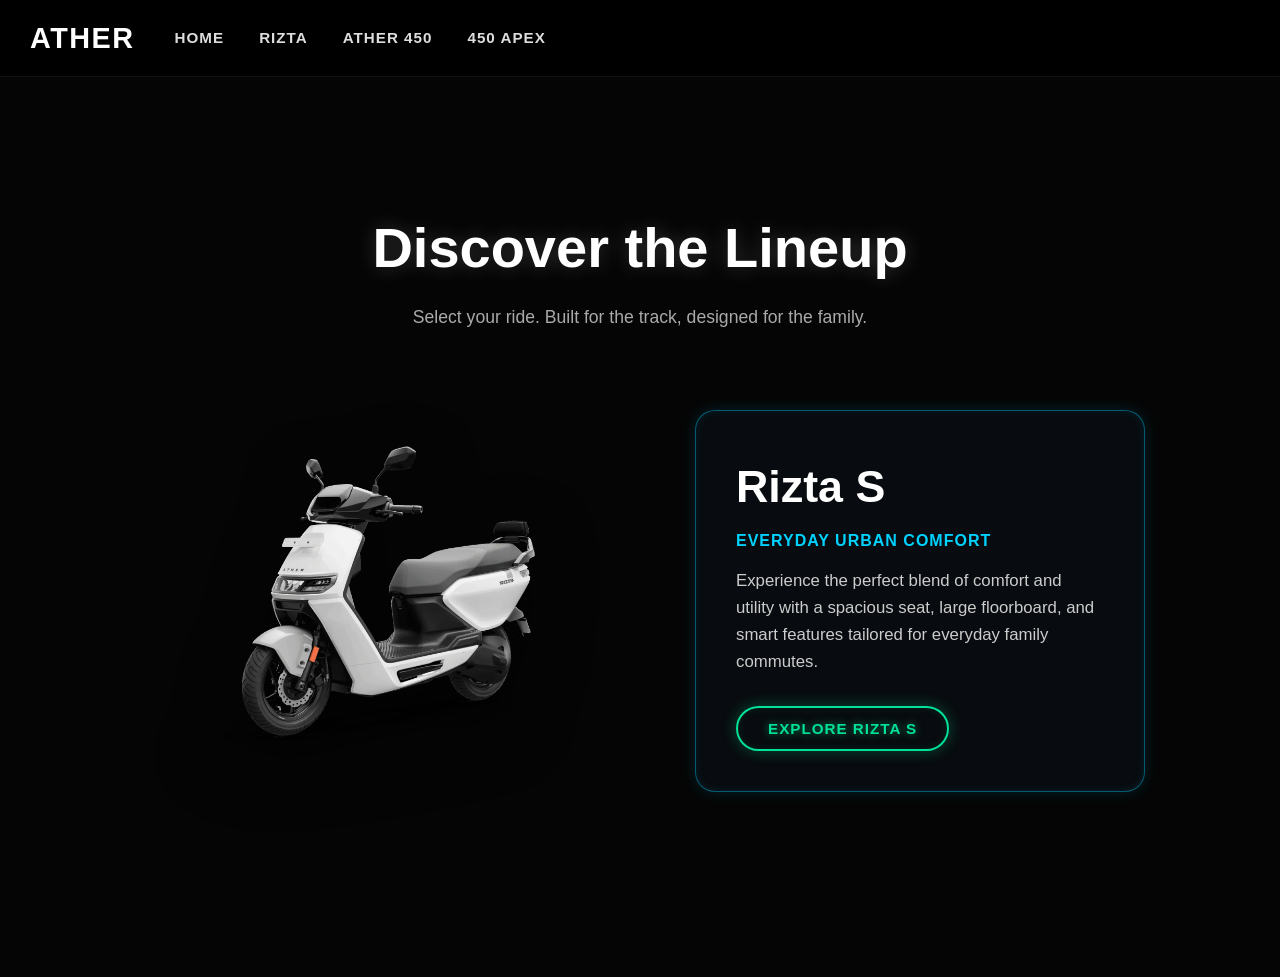
==== commit 5ca3204d: "Update April 2026 pricelist, add accessory panels, and implement dynamic variant details overlay" ====
--- a/index.html
+++ b/index.html
@@ -6,12 +6,18 @@
   <title id="pageTitle">Ather Select</title>
   <link rel="stylesheet" href="styles.css" />
   <style>
-    /* Restricting the floating thumbnails so they NEVER overlap */
     .floating-image {
         width: 110px !important;
         height: 70px !important;
         object-fit: contain !important;
         background: rgba(0, 0, 0, 0.3);
+    }
+    .price-subtext {
+        font-size: 0.85rem;
+        color: #888;
+        font-weight: 400;
+        display: block;
+        margin-top: 4px;
     }
   </style>
 </head>
@@ -75,7 +81,6 @@
             <button class="neon-btn" style="color: #00E296; border-color: #00E296;" onclick="window.location.hash='450s'">EXPLORE 450S</button>
           </div>
         </div>
-        <!-- APEX SLIDE - FIXED TO USE apex-model.jpeg WITH BLEND MODE -->
         <div class="home-slide">
           <img src="images/apex-assets/apex-model.jpeg" alt="450 Apex" style="mix-blend-mode: lighten; object-fit: contain;" onerror="this.src='https://placehold.co/800x600/1a202e/00E296?text=Ather+Apex'" />
           <div class="slide-info neon-box">
@@ -152,79 +157,79 @@
 
       <section class="feature-section section-wrapper" id="perf-handling" style="background: #050505; padding: 80px 20px;">
           <div class="section-header" style="text-align: center; margin-bottom: 50px;">
-              <h2 style="font-size: 3.5rem; font-weight: 900; color: #fff;">Warp Speed Performance</h2>
-              <p style="font-size: 1.2rem; color: #ccc;">Engineered with an all-aluminum frame, flawless chassis weight balance, and track-tuned handling dynamics.</p>
+              <h2 style="font-size: 3.5rem; font-weight: 900; color: #fff;">Built for Peak Performance</h2>
+              <p style="font-size: 1.2rem; color: #ccc;">Performance in full form. And function.</p>
           </div>
           <div class="grid-container" style="display: grid; grid-template-columns: repeat(auto-fit, minmax(300px, 1fr)); gap: 30px; max-width: 1200px; margin: 0 auto;">
               <div class="variant-card dynamic-neon-card" style="padding: 30px; border-radius: 12px; text-align: left; --dynamic-neon: #00E296;">
-                  <h3 style="font-size: 1.8rem; font-weight: 800; margin-bottom: 10px; color: #fff;">Precision Aluminium Frame</h3>
-                  <p style="color: #aaa; font-size: 1.05rem;">A 100% aircraft-grade die-cast aluminium chassis optimizes structural rigidity for swift, stable high-speed maneuvers.</p>
-              </div>
-              <div class="variant-card dynamic-neon-card" style="padding: 30px; border-radius: 12px; text-align: left; --dynamic-neon: #00E296;">
-                  <h3 style="font-size: 1.8rem; font-weight: 800; margin-bottom: 10px; color: #fff;">Perfect 50:50 Balance</h3>
-                  <p style="color: #aaa; font-size: 1.05rem;">Zero lateral motor offset delivers symmetrical centering. Lean into extreme corners with absolute stability.</p>
-              </div>
-              <div class="variant-card dynamic-neon-card" style="padding: 30px; border-radius: 12px; text-align: left; --dynamic-neon: #00E296;">
-                  <h3 style="font-size: 1.8rem; font-weight: 800; margin-bottom: 10px; color: #fff;">Symmetrical Monoshock</h3>
-                  <p style="color: #aaa; font-size: 1.05rem;">Progressive rear monoshock provides unparalleled damping feedback from urban asphalt to closed tracks.</p>
+                  <h3 style="font-size: 1.8rem; font-weight: 800; margin-bottom: 10px; color: #fff;">Aluminium Chassis</h3>
+                  <p style="color: #aaa; font-size: 1.05rem;">Lightweight and heavy-duty. Built to glide and handle like a dream.</p>
+              </div>
+              <div class="variant-card dynamic-neon-card" style="padding: 30px; border-radius: 12px; text-align: left; --dynamic-neon: #00E296;">
+                  <h3 style="font-size: 1.8rem; font-weight: 800; margin-bottom: 10px; color: #fff;">Balanced Weight Distribution</h3>
+                  <p style="color: #aaa; font-size: 1.05rem;">Sharp turns. Steep curves. Tight corners. Find the balance you need on them.</p>
+              </div>
+              <div class="variant-card dynamic-neon-card" style="padding: 30px; border-radius: 12px; text-align: left; --dynamic-neon: #00E296;">
+                  <h3 style="font-size: 1.8rem; font-weight: 800; margin-bottom: 10px; color: #fff;">Monoshock Suspension</h3>
+                  <p style="color: #aaa; font-size: 1.05rem;">Bumps. Pot holes. Bad roads. Hold steady, and breeze through them all.</p>
               </div>
           </div>
       </section>
 
       <section class="explore-section section-wrapper" id="perf-storage" style="background: #0a0a0a; padding: 80px 20px;">
           <div class="section-header" style="text-align: center; margin-bottom: 50px;">
-              <h2 style="font-size: 3.5rem; font-weight: 900; color: #fff;">Advanced IP67 Powertrain</h2>
+              <h2 style="font-size: 3.5rem; font-weight: 900; color: #fff;">Motor & Battery</h2>
           </div>
           <div class="grid-container" style="display: grid; grid-template-columns: repeat(auto-fit, minmax(400px, 1fr)); gap: 30px; max-width: 1000px; margin: 0 auto;">
               <div class="variant-card dynamic-neon-card" style="padding: 40px; border-radius: 16px; text-align: left; --dynamic-neon: #00E296;">
-                  <h3 style="font-size: 2.2rem; font-weight: 800; color: #fff; margin-bottom: 15px;">22L Functional Boot</h3>
-                  <p style="font-size: 1.1rem; color: #aaa; line-height: 1.6;">Spacious under-seat safe holds full-sized gear, while the perfectly lower-mounted battery profile maintains a sportier low center of gravity.</p>
+                  <h3 style="font-size: 2.2rem; font-weight: 800; color: #fff; margin-bottom: 15px;">Instant Torque</h3>
+                  <p style="font-size: 1.1rem; color: #aaa; line-height: 1.6;">Up to 7.0 kW of power and 26 Nm of instant torque. So you can take off in a blink.</p>
               </div>
               <div class="variant-card dynamic-neon-card" style="padding: 40px; border-radius: 16px; text-align: left; --dynamic-neon: #00E296;">
                   <h3 style="font-size: 2.2rem; font-weight: 800; color: #fff; margin-bottom: 15px;">Ather Grid™ Fast Charging</h3>
-                  <p style="font-size: 1.1rem; color: #aaa; line-height: 1.6;">Plug in safely across the massive public fast-charging ecosystem to juice up your ride instantly at high-velocity rates.</p>
+                  <p style="font-size: 1.1rem; color: #aaa; line-height: 1.6;">India's largest charging network. With the biggest charging network from small towns to big cities, worry about range no more.</p>
               </div>
           </div>
       </section>
 
       <section class="feature-section section-wrapper" id="perf-safety" style="background: #050505; padding: 80px 20px;">
           <div class="section-header" style="text-align: center; margin-bottom: 50px;">
-              <h2 style="font-size: 3.5rem; font-weight: 900; color: #fff;">Proactive Protection Framework</h2>
-              <p style="font-size: 1.2rem; color: #ccc;">High-tier sensors integrated inside to maintain hyper-control over multi-terrain environments.</p>
+              <h2 style="font-size: 3.5rem; font-weight: 900; color: #fff;">Safety First, Second and Third</h2>
+              <p style="font-size: 1.2rem; color: #ccc;">Rest assured, take on every road. You and your ride will be safe and sound.</p>
           </div>
           <div class="grid-container" style="display: grid; grid-template-columns: repeat(auto-fit, minmax(300px, 1fr)); gap: 30px; max-width: 1200px; margin: 0 auto;">
               <div class="variant-card dynamic-neon-card" style="padding: 30px; border-radius: 12px; text-align: left; --dynamic-neon: #00E296;">
-                  <h3 style="font-size: 1.8rem; font-weight: 800; margin-bottom: 10px; color: #fff;">SkidControl™ Suite</h3>
-                  <p style="color: #aaa; font-size: 1.05rem;">Intelligent dynamic traction system counters sand or slick water paths effortlessly, balancing immediate wheel slippage.</p>
-              </div>
-              <div class="variant-card dynamic-neon-card" style="padding: 30px; border-radius: 12px; text-align: left; --dynamic-neon: #00E296;">
-                  <h3 style="font-size: 1.8rem; font-weight: 800; margin-bottom: 10px; color: #fff;">FallSafe™ Sensor</h3>
-                  <p style="color: #aaa; font-size: 1.05rem;">Instantly cuts active high-voltage energy parameters to the motor array if unexpected tilt thresholds occur.</p>
-              </div>
-              <div class="variant-card dynamic-neon-card" style="padding: 30px; border-radius: 12px; text-align: left; --dynamic-neon: #00E296;">
-                  <h3 style="font-size: 1.8rem; font-weight: 800; margin-bottom: 10px; color: #fff;">Emergency ESS Signal</h3>
-                  <p style="color: #aaa; font-size: 1.05rem;">Rear tail-lights execute high-frequency bursts upon intense deceleration to alert following commuter arrays.</p>
+                  <h3 style="font-size: 1.8rem; font-weight: 800; margin-bottom: 10px; color: #fff;">Multi-Mode Traction</h3>
+                  <p style="color: #aaa; font-size: 1.05rem;">Peak performance meets unshakable confidence, with 3 modes to glide across all roads - Rain, Road & Rally.</p>
+              </div>
+              <div class="variant-card dynamic-neon-card" style="padding: 30px; border-radius: 12px; text-align: left; --dynamic-neon: #00E296;">
+                  <h3 style="font-size: 1.8rem; font-weight: 800; margin-bottom: 10px; color: #fff;">FallSafe™</h3>
+                  <p style="color: #aaa; font-size: 1.05rem;">In case of falls, the motor is cut off to prevent accidental acceleration while getting up.</p>
+              </div>
+              <div class="variant-card dynamic-neon-card" style="padding: 30px; border-radius: 12px; text-align: left; --dynamic-neon: #00E296;">
+                  <h3 style="font-size: 1.8rem; font-weight: 800; margin-bottom: 10px; color: #fff;">Dual Disc Brakes</h3>
+                  <p style="color: #aaa; font-size: 1.05rem;">Stop (almost) as quickly as you take off—at a moment's notice.</p>
               </div>
           </div>
       </section>
 
       <section class="feature-section section-wrapper" id="perf-tech" style="background: #0a0a0a; padding: 80px 20px;">
           <div class="section-header" style="text-align: center; margin-bottom: 50px;">
-              <h2 style="font-size: 3.5rem; font-weight: 900; color: #fff;">Next-Gen Connected Intelligence</h2>
-              <p style="font-size: 1.2rem; color: #ccc;">A centralized ecosystem bridging high-performance mechanical parts with instant software layers.</p>
+              <h2 style="font-size: 3.5rem; font-weight: 900; color: #fff;">Ride Quick. Ride Easy.</h2>
+              <p style="font-size: 1.2rem; color: #ccc;">Performance hits new peaks with features that make every ride feel like magic.</p>
           </div>
           <div class="grid-container" style="display: grid; grid-template-columns: repeat(auto-fit, minmax(300px, 1fr)); gap: 30px; max-width: 1200px; margin: 0 auto;">
               <div class="variant-card dynamic-neon-card" style="padding: 30px; border-radius: 12px; text-align: left; --dynamic-neon: #00E296;">
                   <h3 style="font-size: 1.8rem; font-weight: 800; margin-bottom: 10px; color: #fff;">Magic Twist™</h3>
-                  <p style="color: #aaa; font-size: 1.05rem;">Regenerative control directly through throttle reverse modulation. Retard speed completely without traditional friction pads.</p>
-              </div>
-              <div class="variant-card dynamic-neon-card" style="padding: 30px; border-radius: 12px; text-align: left; --dynamic-neon: #00E296;">
-                  <h3 style="font-size: 1.8rem; font-weight: 800; margin-bottom: 10px; color: #fff;">AutoHold™ Stability</h3>
-                  <p style="color: #aaa; font-size: 1.05rem;">Halts flawlessly right upon steep gradients automatically. Keeps position steady without active brake application inputs.</p>
-              </div>
-              <div class="variant-card dynamic-neon-card" style="padding: 30px; border-radius: 12px; text-align: left; --dynamic-neon: #00E296;">
-                  <h3 style="font-size: 1.8rem; font-weight: 800; margin-bottom: 10px; color: #fff;">7" Touchscreen</h3>
-                  <p style="color: #aaa; font-size: 1.05rem;">Pinch, zoom, swipe. Integrated with Google Maps for navigation and WhatsApp to preview messages.</p>
+                  <p style="color: #aaa; font-size: 1.05rem;">One throttle does it all - speeding up and slowing down. Here's a new twist to braking.</p>
+              </div>
+              <div class="variant-card dynamic-neon-card" style="padding: 30px; border-radius: 12px; text-align: left; --dynamic-neon: #00E296;">
+                  <h3 style="font-size: 1.8rem; font-weight: 800; margin-bottom: 10px; color: #fff;">AutoHold™ on slopes</h3>
+                  <p style="color: #aaa; font-size: 1.05rem;">Halt and hold steady on slopes without brakes. Any slope, any angle, all detected automatically.</p>
+              </div>
+              <div class="variant-card dynamic-neon-card" style="padding: 30px; border-radius: 12px; text-align: left; --dynamic-neon: #00E296;">
+                  <h3 style="font-size: 1.8rem; font-weight: 800; margin-bottom: 10px; color: #fff;">Park Assist™</h3>
+                  <p style="color: #aaa; font-size: 1.05rem;">Ride in reverse at the press of a button. While the taillights alert others nearby.</p>
               </div>
           </div>
       </section>
@@ -243,6 +248,13 @@
             <div id="perfColorBanner" style="position: absolute; top: 15%; left: 5%; right: 5%; bottom: 15%; border-radius: 100px; background: #111; z-index: 1; transition: background 0.4s ease;"></div>
             
             <h2 id="perfBannerText" style="position: absolute; left: 8%; z-index: 20; font-size: 2.2rem; font-weight: 900; color: #fff; max-width: 250px; line-height: 1.2; text-align: left; pointer-events: none; text-shadow: 0 10px 30px rgba(0,0,0,0.5); transition: opacity 0.3s ease, transform 0.3s ease;">Hyper Sand</h2>
+
+            <!-- NEW DYNAMIC DETAILS PANEL -->
+            <div id="perfConfigDetails" class="config-details-panel">
+                <h3 id="perfDetailName">450X</h3>
+                <p id="perfDetailColor">Hyper Sand</p>
+                <div class="price-tag" id="perfDetailPrice">₹ 1.49 Lakh</div>
+            </div>
 
             <div id="perfLeftFloatingImages" class="floating-images-container left hidden-floating"></div>
             
@@ -358,7 +370,7 @@
 
         <h1 id="riztaHeroTitle" style="font-size: 4.5rem; font-weight: 900; margin-bottom: 10px; color: #fff;">Meet Rizta</h1>
         <p id="riztaHeroSubtitle" style="font-size: 1.5rem; font-weight: 500; color: #ccc; max-width: 900px; margin: 0 auto 10px; line-height: 1.4;">Everyday Urban Comfort</p>
-        <p id="riztaHeroPrice" style="color: #00d2ff; font-weight: 700; font-size: 1.3rem; margin-bottom: 40px; letter-spacing: 1px;">Starts at ₹ 1.12 Lakh</p>
+        <p id="riztaHeroPrice" style="color: #00d2ff; font-weight: 700; font-size: 1.3rem; margin-bottom: 40px; letter-spacing: 1px;">Starts at ₹ 1.18 Lakh</p>
         
         <div id="rizta-video-section" class="rizta-video-container" style="max-width: 1000px; margin: 0 auto 60px; position: relative; border-radius: 16px; overflow: hidden; box-shadow: 0 25px 50px rgba(0,210,255,0.1); background: #000; border: 1px solid rgba(0, 210, 255, 0.2);">
           <video style="width: 100%; height: auto; display: block;" autoplay loop muted playsinline>
@@ -388,16 +400,16 @@
       <section class="feature-section section-wrapper" id="comfort" style="background: #050505; padding: 80px 20px;">
           <div class="section-header" style="text-align: center; margin-bottom: 50px;">
               <h2 style="font-size: 3.5rem; font-weight: 900; color: #fff;">Room for everyone</h2>
-              <p style="font-size: 1.2rem; color: #ccc;">In size, yes. And much much bigger on comfort and ease of riding.</p>
+              <p style="font-size: 1.2rem; color: #ccc;">In size, yes. And much much bigger on comfort, ease of riding, safety and smarts.</p>
           </div>
           <div class="grid-container" style="display: grid; grid-template-columns: repeat(auto-fit, minmax(300px, 1fr)); gap: 30px; max-width: 1200px; margin: 0 auto;">
               <div class="variant-card dynamic-neon-card" style="padding: 30px; border-radius: 12px; text-align: left; --dynamic-neon: #00d2ff;">
                   <h3 style="font-size: 1.8rem; font-weight: 800; margin-bottom: 10px; color: #fff;">Long Seat</h3>
-                  <p style="color: #aaa; font-size: 1.05rem;">From the smallest to the tallest, there's space for all in the family.</p>
+                  <p style="color: #aaa; font-size: 1.05rem;">From the smallest to the tallest, there's space for all.</p>
               </div>
               <div class="variant-card dynamic-neon-card" style="padding: 30px; border-radius: 12px; text-align: left; --dynamic-neon: #00d2ff;">
                   <h3 style="font-size: 1.8rem; font-weight: 800; margin-bottom: 10px; color: #fff;">Wide Pillion Backrest</h3>
-                  <p style="color: #aaa; font-size: 1.05rem;">Pillions, this one's for you. We've got your back. Just sit back and enjoy your ride.</p>
+                  <p style="color: #aaa; font-size: 1.05rem;">Pillions, this one's for you. Sit back and enjoy your ride.</p>
               </div>
               <div class="variant-card dynamic-neon-card" style="padding: 30px; border-radius: 12px; text-align: left; --dynamic-neon: #00d2ff;">
                   <h3 style="font-size: 1.8rem; font-weight: 800; margin-bottom: 10px; color: #fff;">Spacious Floorboard</h3>
@@ -412,33 +424,33 @@
           </div>
           <div class="grid-container" style="display: grid; grid-template-columns: repeat(auto-fit, minmax(400px, 1fr)); gap: 30px; max-width: 1000px; margin: 0 auto;">
               <div class="variant-card dynamic-neon-card" style="padding: 40px; border-radius: 16px; text-align: left; --dynamic-neon: #00d2ff;">
-                  <h3 style="font-size: 2.2rem; font-weight: 800; color: #fff; margin-bottom: 15px;">56L Total Storage</h3>
-                  <p style="font-size: 1.1rem; color: #aaa; line-height: 1.6;">Carry all your big little things. There's plenty of space with a premium 34L under-seat boot and an optional 22L front Frunk.</p>
+                  <h3 style="font-size: 2.2rem; font-weight: 800; color: #fff; margin-bottom: 15px;">56L Storage Space</h3>
+                  <p style="font-size: 1.1rem; color: #aaa; line-height: 1.6;">Carry all your big little things. There's plenty of space with a 34L boot and an optional 22L Frunk.</p>
               </div>
               <div class="variant-card dynamic-neon-card" style="padding: 40px; border-radius: 16px; text-align: left; --dynamic-neon: #00d2ff;">
                   <h3 style="font-size: 2.2rem; font-weight: 800; color: #fff; margin-bottom: 15px;">Multi-Purpose Charger</h3>
-                  <p style="font-size: 1.1rem; color: #aaa; line-height: 1.6;">Fast charge your phone and other devices like tyre inflators, earphones, smartwatches, speakers and more on the go.</p>
+                  <p style="font-size: 1.1rem; color: #aaa; line-height: 1.6;">Fast charge your phone and other devices like tyre inflators, earphones, smartwatches, speakers and more.</p>
               </div>
           </div>
       </section>
 
       <section class="feature-section section-wrapper" id="safety" style="background: #050505; padding: 80px 20px;">
           <div class="section-header" style="text-align: center; margin-bottom: 50px;">
-              <h2 style="font-size: 3.5rem; font-weight: 900; color: #fff;">Safety for all</h2>
+              <h2 style="font-size: 3.5rem; font-weight: 900; color: #fff;">Always keeps you safe</h2>
               <p style="font-size: 1.2rem; color: #ccc;">Rest assured, take on every road. You and your ride will be safe and sound.</p>
           </div>
           <div class="grid-container" style="display: grid; grid-template-columns: repeat(auto-fit, minmax(300px, 1fr)); gap: 30px; max-width: 1200px; margin: 0 auto;">
               <div class="variant-card dynamic-neon-card" style="padding: 30px; border-radius: 12px; text-align: left; --dynamic-neon: #00d2ff;">
                   <h3 style="font-size: 1.8rem; font-weight: 800; margin-bottom: 10px; color: #fff;">SkidControl™</h3>
-                  <p style="color: #aaa; font-size: 1.05rem;">Glide through wet, sandy or bumpy roads without any worries. Smart real-time traction helps you always stay in control.</p>
-              </div>
-              <div class="variant-card dynamic-neon-card" style="padding: 30px; border-radius: 12px; text-align: left; --dynamic-neon: #00d2ff;">
-                  <h3 style="font-size: 1.8rem; font-weight: 800; margin-bottom: 10px; color: #fff;">FallSafe™</h3>
-                  <p style="color: #aaa; font-size: 1.05rem;">In case of falls, the motor is automatically cut off to prevent accidental acceleration while getting up.</p>
-              </div>
-              <div class="variant-card dynamic-neon-card" style="padding: 30px; border-radius: 12px; text-align: left; --dynamic-neon: #00d2ff;">
-                  <h3 style="font-size: 1.8rem; font-weight: 800; margin-bottom: 10px; color: #fff;">Emergency Stop Signal</h3>
-                  <p style="color: #aaa; font-size: 1.05rem;">Tail lights flash dynamically on sudden braking maneuvers, alerting riders behind you.</p>
+                  <p style="color: #aaa; font-size: 1.05rem;">Glide through wet, sandy or bumpy roads without any worries. SkidControl helps you always stay in control.</p>
+              </div>
+              <div class="variant-card dynamic-neon-card" style="padding: 30px; border-radius: 12px; text-align: left; --dynamic-neon: #00d2ff;">
+                  <h3 style="font-size: 1.8rem; font-weight: 800; margin-bottom: 10px; color: #fff;">TheftSafe Suite</h3>
+                  <p style="color: #aaa; font-size: 1.05rem;">Your Rizta beeps, glows, and sends an instant alert if someone tries to move it or steal it.</p>
+              </div>
+              <div class="variant-card dynamic-neon-card" style="padding: 30px; border-radius: 12px; text-align: left; --dynamic-neon: #00d2ff;">
+                  <h3 style="font-size: 1.8rem; font-weight: 800; margin-bottom: 10px; color: #fff;">Live Location Sharing</h3>
+                  <p style="color: #aaa; font-size: 1.05rem;">Coming home late from work? Let your family know where you are by sharing your live location.</p>
               </div>
           </div>
       </section>
@@ -450,11 +462,11 @@
           <div class="grid-container" style="display: grid; grid-template-columns: repeat(auto-fit, minmax(300px, 1fr)); gap: 30px; max-width: 1200px; margin: 0 auto;">
               <div class="variant-card dynamic-neon-card" style="padding: 30px; border-radius: 12px; text-align: left; --dynamic-neon: #00d2ff;">
                   <h3 style="font-size: 1.8rem; font-weight: 800; margin-bottom: 10px; color: #fff;">Magic Twist™</h3>
-                  <p style="color: #aaa; font-size: 1.05rem;">One throttle does it all. Speed up or slow down using the exact same throttle. A new twist to braking.</p>
+                  <p style="color: #aaa; font-size: 1.05rem;">Speed up or slow down using the same throttle.</p>
               </div>
               <div class="variant-card dynamic-neon-card" style="padding: 30px; border-radius: 12px; text-align: left; --dynamic-neon: #00d2ff;">
                   <h3 style="font-size: 1.8rem; font-weight: 800; margin-bottom: 10px; color: #fff;">AutoHold™</h3>
-                  <p style="color: #aaa; font-size: 1.05rem;">Halt and hold steady on slopes automatically without brakes.</p>
+                  <p style="color: #aaa; font-size: 1.05rem;">Halt on slopes automatically without brakes.</p>
               </div>
               <div class="variant-card dynamic-neon-card" style="padding: 30px; border-radius: 12px; text-align: left; --dynamic-neon: #00d2ff;">
                   <h3 style="font-size: 1.8rem; font-weight: 800; margin-bottom: 10px; color: #fff;">7" Touchscreen</h3>
@@ -479,6 +491,13 @@
             
             <!-- ADJUSTED TEXT OVERLAP -->
             <h2 id="riztaBannerText" style="position: absolute; left: 8%; z-index: 20; font-size: 2.2rem; font-weight: 900; color: #fff; max-width: 250px; line-height: 1.2; text-align: left; pointer-events: none; text-shadow: 0 10px 30px rgba(0,0,0,0.5); transition: opacity 0.2s ease, transform 0.2s ease;">Terracotta Red Duo</h2>
+
+            <!-- NEW DYNAMIC DETAILS PANEL -->
+            <div id="riztaConfigDetails" class="config-details-panel">
+                <h3 id="riztaDetailName">Rizta Z</h3>
+                <p id="riztaDetailColor">Terracotta Red Duo</p>
+                <div class="price-tag" id="riztaDetailPrice">₹ 1.34 Lakh</div>
+            </div>
 
             <div id="leftFloatingImages" class="floating-images-container left hidden-floating"></div>
             
@@ -527,10 +546,6 @@
     </div>
   </main>
 
-  <footer class="site-footer" style="background: #000; border-top: 1px solid #222; padding: 30px;">
-    <div class="footer-bottom">&copy; 2026 Ather Energy Select Experience Portal.</div>
-  </footer>
-
   <script src="models.js"></script>
 </body>
 </html>
--- a/styles.css
+++ b/styles.css
@@ -491,14 +491,14 @@
 }
 
 .floating-images-container.boom.left {
-  left: 0%;
+  left: 8%; /* Adjusted to stay inside the background banner */
   transform: translateX(0) scale(1);
   opacity: 1;
   pointer-events: auto;
 }
 
 .floating-images-container.boom.right {
-  right: 0%;
+  right: 8%; /* Adjusted to stay inside the background banner */
   transform: translateX(0) scale(1);
   opacity: 1;
   pointer-events: auto;
@@ -626,4 +626,118 @@
   .neon-box { padding: 20px; width: 95%; }
   .neon-btn { padding: 10px 20px; font-size: 0.8rem; }
   .home-slide img { width: 90%; }
+}
+/* =========================================
+   FIX FOR OVERLAPPING THUMBNAILS (450/APEX)
+   ========================================= */
+
+/* 1. Create a styled box panel for the thumbnails */
+.floating-images-container.boom {
+    background: rgba(10, 15, 20, 0.85); /* Dark semi-transparent background */
+    border: 1px solid rgba(255, 255, 255, 0.15); /* Subtle border */
+    padding: 15px 12px;
+    border-radius: 16px;
+    box-shadow: 0 15px 35px rgba(0, 0, 0, 0.8);
+    backdrop-filter: blur(10px);
+    
+    /* Center it vertically and prevent it from stretching too tall */
+    height: auto;
+    max-height: 85%;
+    top: 50%;
+    transform: translateY(-50%) scale(1) !important;
+    width: auto !important; 
+    z-index: 30;
+    overflow-y: auto; /* Allows scrolling inside the box if there are too many images */
+}
+
+/* Hide the scrollbar inside the new box for a cleaner look */
+.floating-images-container.boom::-webkit-scrollbar {
+    width: 0px;
+}
+
+/* 2. Position the boxes nicely on the left and right edges */
+.floating-images-container.boom.left {
+    left: 5% !important;
+}
+.floating-images-container.boom.right {
+    right: 5% !important;
+}
+
+/* 3. Minimize the thumbnail images (This overrides your JS and HTML inline styles) */
+.floating-image {
+    width: 85px !important;
+    height: 60px !important;
+    margin-bottom: 5px; /* Adds a little breathing room between thumbnails */
+}
+
+/* 4. Shrink the main center image when the panels are open so they don't touch */
+#perfConfigImage.boom-active,
+#riztaConfigImage.boom-active {
+    max-width: 48% !important;
+}
+
+/* =========================================
+   VEHICLE CONFIGURATOR DETAILS PANEL
+   ========================================= */
+.config-details-panel {
+    position: absolute;
+    right: 6%;
+    top: 25%;
+    background: rgba(10, 15, 20, 0.75);
+    border: 1px solid rgba(255, 255, 255, 0.15);
+    padding: 20px 25px;
+    border-radius: 16px;
+    z-index: 25;
+    text-align: right;
+    backdrop-filter: blur(15px);
+    box-shadow: 0 15px 35px rgba(0, 0, 0, 0.6);
+    transition: opacity 0.3s ease, transform 0.3s cubic-bezier(0.175, 0.885, 0.32, 1.275);
+}
+
+.config-details-panel h3 {
+    font-size: 1.8rem;
+    font-weight: 900;
+    color: #fff;
+    margin-bottom: 2px;
+    text-transform: uppercase;
+    letter-spacing: 1px;
+}
+
+.config-details-panel p {
+    font-size: 1.05rem;
+    color: #aaa;
+    margin-bottom: 12px;
+    font-weight: 500;
+}
+
+.config-details-panel .price-tag {
+    font-size: 1.4rem;
+    font-weight: 800;
+    color: #00E296; /* Performance Default */
+}
+
+#riztaConfigDetails .price-tag {
+    color: #00d2ff; /* Rizta Default */
+}
+
+/* Class added by JS to hide the details when image is clicked */
+.config-details-panel.hidden-details {
+    opacity: 0 !important;
+    transform: translateX(30px) scale(0.95) !important;
+    pointer-events: none;
+}
+
+/* Adjustments for mobile view */
+@media screen and (max-width: 768px) {
+    .config-details-panel {
+        bottom: 5%;
+        top: auto;
+        right: 5%;
+        padding: 15px;
+        text-align: center;
+        width: 90%;
+    }
+    .config-details-panel h3 { font-size: 1.5rem; }
+    .config-details-panel p { font-size: 0.9rem; }
+    .config-details-panel .price-tag { font-size: 1.2rem; }
 }
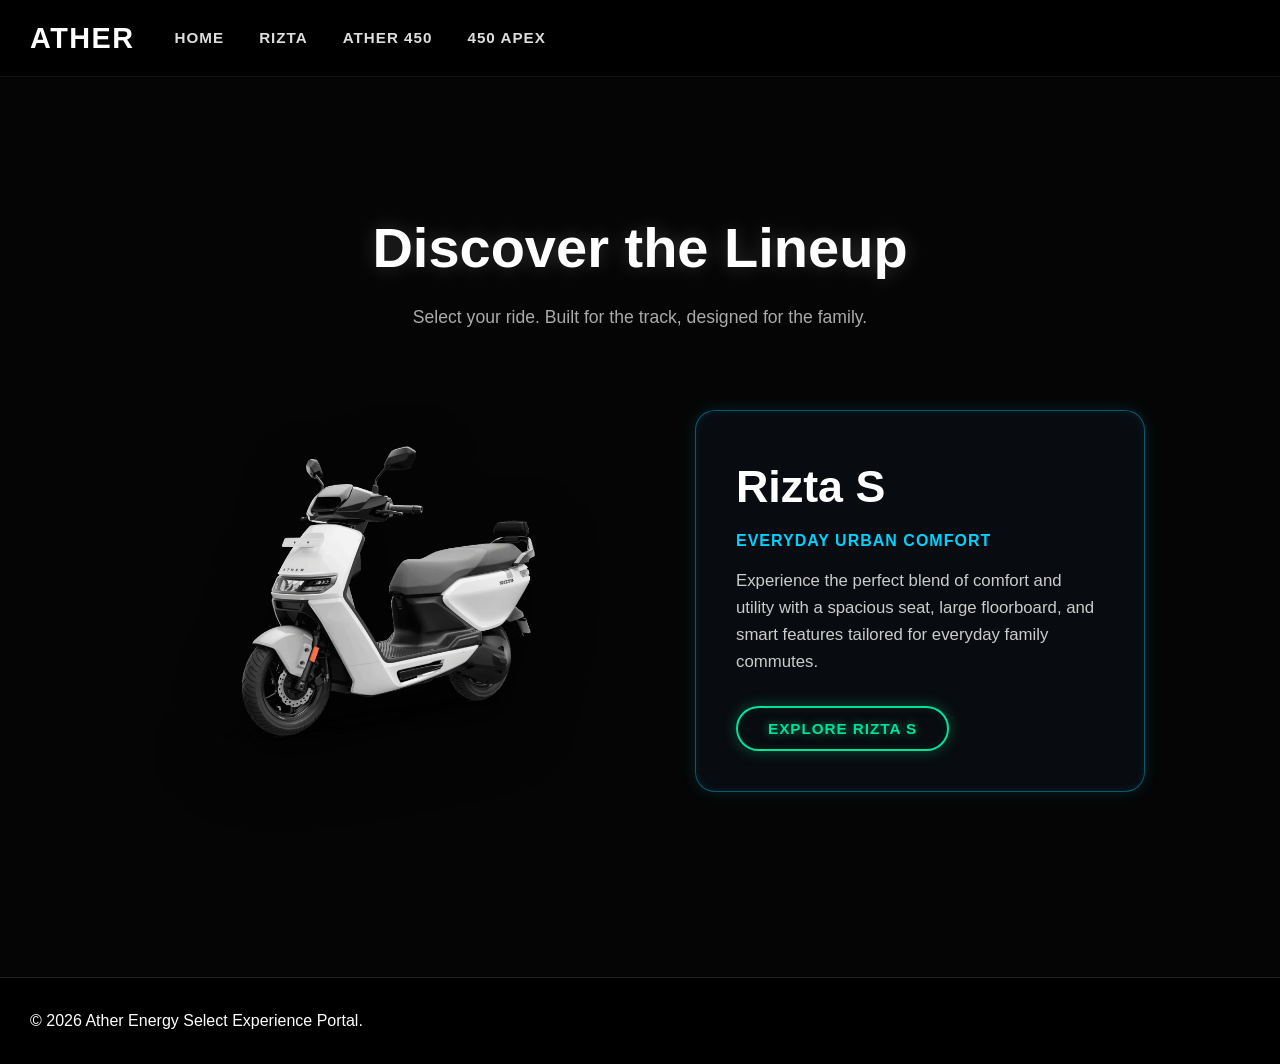
==== commit 1cec2eac: "Update Apex color to Indium Blue/Orange and isolate variant color options" ====
--- a/index.html
+++ b/index.html
@@ -36,7 +36,6 @@
   </header>
 
   <main>
-    <!-- HOME VIEW -->
     <div id="homeView" class="hidden" style="background: #050505; min-height: 100vh; padding: 40px 20px; color: #fff; display: flex; flex-direction: column; align-items: center; justify-content: center;">
       <div style="text-align: center; margin-bottom: 20px; z-index: 10;">
         <h1 style="font-size: 3.5rem; font-weight: 900; margin-bottom: 10px; text-shadow: 0 0 20px rgba(255,255,255,0.2);">Discover the Lineup</h1>
@@ -44,7 +43,6 @@
       </div>
       
       <div class="home-slider-container">
-        <!-- Slides -->
         <div class="home-slide active">
           <img src="images/rizta-assets/White-Mono.webp" alt="Rizta S" onerror="this.src='https://placehold.co/800x600/111/FFF?text=Ather+Rizta+S'" />
           <div class="slide-info neon-box">
@@ -93,9 +91,7 @@
       </div>
     </div>
 
-    <!-- 450 PERFORMANCE VIEW -->
     <div id="performanceView" class="hidden">
-      <!-- 450 NAVIGATION WITH CUSTOM SMOOTH SCROLL -->
       <nav class="rizta-sub-navbar" style="display: flex; background: #050505; color: #fff; padding: 15px 40px; justify-content: space-between; align-items: center; border-bottom: 1px solid #111; position: sticky; top: 70px; z-index: 99;">
         <span id="perfModelTitle" style="font-weight: 800; font-size: 1.2rem; letter-spacing: 1px;">ATHER 450</span>
         <div style="display: flex; gap: 20px; font-weight: 600; font-size: 0.85rem; color: #aaa; margin-left: auto;">
@@ -123,7 +119,6 @@
         <p id="heroSubtitle" style="font-size: 1.5rem; font-weight: 500; color: #ccc; max-width: 900px; margin: 0 auto 10px; line-height: 1.4;">The Street Smart Scooter</p>
         <p id="heroPrice" style="color: #00E296; font-weight: 700; font-size: 1.3rem; margin-bottom: 40px; letter-spacing: 1px;">Starts at ₹ 1.49 Lakh</p>
 
-        <!-- Dynamic Video Container -->
         <div id="perf-video-section-wrapper" style="margin: 0 auto 60px;">
           <div id="perf-video-container" class="rizta-video-container" style="max-width: 1200px; width: 100%; height: 75vh; min-height: 600px; margin: 0 auto; position: relative; border-radius: 20px; overflow: hidden; box-shadow: 0 25px 50px rgba(0,226,150,0.1); background: transparent; border: 1px solid rgba(0, 226, 150, 0.2);">
             <video id="perfVideo" style="width: 100%; height: 100%; object-fit: cover; display: block;" autoplay loop muted playsinline>
@@ -139,7 +134,6 @@
         <div class="spec-item"><h3 id="specRange">--</h3><p>CERTIFIED RANGE</p></div>
       </section>
 
-      <!-- VEHICLE SMART TOUCHSCREEN SECTION -->
       <section id="perf-smart-touchscreen" style="padding: 80px 20px; background: #050505; text-align: center;">
         <h2 style="font-size: 3.5rem; font-weight: 900; color: #fff; margin-bottom: 40px;">Vehicle Smart Touchscreen</h2>
         <div class="dynamic-neon-card" style="max-width: 1000px; margin: 0 auto; border-radius: 16px; overflow: hidden; --dynamic-neon: #00E296; box-shadow: 0 20px 40px rgba(0, 226, 150, 0.1);">
@@ -147,12 +141,10 @@
         </div>
       </section>
 
-      <!-- DYNAMIC GALLERY SECTION -->
       <div id="perf-gallery" style="padding: 80px 20px; background: #0a0a0a; text-align: center;">
         <h2 style="font-size: 3.5rem; font-weight: 900; color: #fff; margin-bottom: 40px;">Gallery</h2>
         <div class="gallery-slider-container dynamic-neon-card" style="max-width: 1000px; height: 500px; margin: 0 auto; position: relative; border-radius: 16px; overflow: hidden; --dynamic-neon: #00E296;" id="perfGallerySlider">
-          <!-- Dynamic images injected here via JS -->
-        </div>
+          </div>
       </div>
 
       <section class="feature-section section-wrapper" id="perf-handling" style="background: #050505; padding: 80px 20px;">
@@ -234,7 +226,6 @@
           </div>
       </section>
 
-      <!-- 450/APEX COLOUR CONFIGURATOR -->
       <section id="perf-colour" style="padding: 100px 20px; text-align: center; background-color: #050505; color: #fff; transition: background-color 0.4s ease;">
         <div style="max-width: 1200px; margin: 0 auto; display: flex; flex-direction: column; align-items: center;">
           
@@ -249,7 +240,6 @@
             
             <h2 id="perfBannerText" style="position: absolute; left: 8%; z-index: 20; font-size: 2.2rem; font-weight: 900; color: #fff; max-width: 250px; line-height: 1.2; text-align: left; pointer-events: none; text-shadow: 0 10px 30px rgba(0,0,0,0.5); transition: opacity 0.3s ease, transform 0.3s ease;">Hyper Sand</h2>
 
-            <!-- NEW DYNAMIC DETAILS PANEL -->
             <div id="perfConfigDetails" class="config-details-panel">
                 <h3 id="perfDetailName">450X</h3>
                 <p id="perfDetailColor">Hyper Sand</p>
@@ -264,29 +254,59 @@
           </div>
 
           <div style="display: flex; justify-content: center; gap: 50px; margin-top: 20px;">
-            <div style="display: flex; flex-direction: column; align-items: center; gap: 15px;">
+            <div id="perfSeriesWrapper" style="display: flex; flex-direction: column; align-items: center; gap: 15px;">
                 <div id="perfSeriesPills" style="display: flex; gap: 12px; flex-wrap: wrap; justify-content: center; max-width: 400px;"></div>
                 <span style="font-size: 1.15rem; font-weight: 600; color: #fff;">Performance Series</span>
             </div>
-            <div style="display: flex; flex-direction: column; align-items: center; gap: 15px;">
+            <div id="perfApexWrapper" style="display: flex; flex-direction: column; align-items: center; gap: 15px;">
                 <div id="perfApexPills" style="display: flex; gap: 12px;"></div>
-                <span style="font-size: 1.15rem; font-weight: 600; color: #00E296;">Apex Exclusive</span>
-            </div>
-          </div>
-
-          <div id="perf-comparison" class="comparison-box dynamic-neon-card" style="margin-top: 100px; width: 100%; max-width: 900px; padding: 40px; border-radius: 20px; --dynamic-neon: #00E296;">
-            <h2 style="font-size: 2.5rem; font-weight: 800; margin-bottom: 30px; text-align: center; color: #fff;">The Performance Lineup</h2>
+                <span style="font-size: 1.15rem; font-weight: 600; color: #FF6600;">Apex Exclusive</span>
+            </div>
+          </div>
+
+          <div id="perf-comparison" class="comparison-box dynamic-neon-card" style="margin-top: 100px; width: 100%; max-width: 1000px; padding: 40px; border-radius: 20px; --dynamic-neon: #00E296;">
+            <h2 style="font-size: 2.5rem; font-weight: 800; margin-bottom: 30px; text-align: center; color: #fff;">The Performance Lineup Pricing & Add-ons</h2>
             <div style="overflow-x: auto;">
-              <table style="width: 100%; border-collapse: collapse; text-align: left; font-size: 1.1rem; color: #eee;">
+              <table style="width: 100%; border-collapse: collapse; text-align: left; font-size: 1.05rem; color: #eee;">
                 <thead>
                   <tr style="border-bottom: 2px solid rgba(0, 226, 150, 0.4);">
-                    <th style="padding: 15px; font-weight: 700; color: #aaa;">Features</th>
+                    <th style="padding: 15px; font-weight: 700; color: #aaa; width: 25%;">Features & Pricing</th>
                     <th style="padding: 15px; font-weight: 800; color: #fff;">450S</th>
-                    <th style="padding: 15px; font-weight: 800; color: #00E296;">450X</th>
+                    <th style="padding: 15px; font-weight: 800; color: #00E296;">450X (126km / 161km)</th>
                     <th style="padding: 15px; font-weight: 800; color: #00d2ff;">450 Apex</th>
                   </tr>
                 </thead>
                 <tbody>
+                  <tr style="border-bottom: 1px solid rgba(255, 255, 255, 0.1);">
+                    <td style="padding: 15px; font-weight: 600;">Effective Ex-Showroom</td>
+                    <td style="padding: 15px;">₹ 1,32,891</td>
+                    <td style="padding: 15px;">₹ 1,49,392 / ₹ 1,59,891</td>
+                    <td style="padding: 15px;">₹ 1,90,891</td>
+                  </tr>
+                  <tr style="border-bottom: 1px solid rgba(255, 255, 255, 0.1);">
+                    <td style="padding: 15px; font-weight: 600;">Pro Pack</td>
+                    <td style="padding: 15px;">₹ 15,000</td>
+                    <td style="padding: 15px;">₹ 22,500 / ₹ 23,500</td>
+                    <td style="padding: 15px;">Included</td>
+                  </tr>
+                  <tr style="border-bottom: 1px solid rgba(255, 255, 255, 0.1);">
+                    <td style="padding: 15px; font-weight: 600;">Essential Kit <span class="price-subtext">Seat cover, Floor Mat, Side step, Grip cover</span></td>
+                    <td style="padding: 15px;" colspan="3">₹ 3,722</td>
+                  </tr>
+                  <tr style="border-bottom: 1px solid rgba(255, 255, 255, 0.1);">
+                    <td style="padding: 15px; font-weight: 600;">Popular Add-ons <span class="price-subtext">Offer Pricing</span></td>
+                    <td style="padding: 15px;" colspan="3">
+                        • 450 Frunk: ₹ 1,499 &nbsp;|&nbsp; • Bodyguard: ₹ 1,199<br>
+                        • Halo Helmet: ₹ 6,999 &nbsp;|&nbsp; • Halo Bit: ₹ 3,000 &nbsp;|&nbsp; • TPMS: ₹ 2,499
+                    </td>
+                  </tr>
+                  <tr style="border-bottom: 1px solid rgba(255, 255, 255, 0.1);">
+                    <td style="padding: 15px; font-weight: 600;">Warranty & Care Plans</td>
+                    <td style="padding: 15px;" colspan="3">
+                        • Extended Battery Warranty (EBW): ₹ 4,999 &nbsp;|&nbsp; • Extended Comprehensive Warranty (ECW): ₹ 3,499<br>
+                        • Assured Buyback (Up to 60%): ₹ 2,499
+                    </td>
+                  </tr>
                   <tr style="border-bottom: 1px solid rgba(255, 255, 255, 0.1);">
                     <td style="padding: 15px; font-weight: 600;">Acceleration (0-40)</td>
                     <td style="padding: 15px;">3.9 Seconds</td>
@@ -306,35 +326,11 @@
                     <td style="padding: 15px;">7.0 kW</td>
                   </tr>
                   <tr style="border-bottom: 1px solid rgba(255, 255, 255, 0.1);">
-                    <td style="padding: 15px; font-weight: 600;">Battery Options</td>
-                    <td style="padding: 15px;">2.9 kWh</td>
-                    <td style="padding: 15px;">2.9 kWh | 3.7 kWh</td>
-                    <td style="padding: 15px;">3.7 kWh</td>
-                  </tr>
-                  <tr style="border-bottom: 1px solid rgba(255, 255, 255, 0.1);">
                     <td style="padding: 15px; font-weight: 600;">Dashboard</td>
                     <td style="padding: 15px;">DeepView™ Display</td>
                     <td style="padding: 15px;">7" TFT Touchscreen</td>
                     <td style="padding: 15px;">7" TFT Touchscreen</td>
                   </tr>
-                  <tr style="border-bottom: 1px solid rgba(255, 255, 255, 0.1);">
-                    <td style="padding: 15px; font-weight: 600;">Ride Modes</td>
-                    <td style="padding: 15px;">4 Modes</td>
-                    <td style="padding: 15px;">5 Modes (inc. Warp)</td>
-                    <td style="padding: 15px;">5 Modes (inc. Warp+)</td>
-                  </tr>
-                  <tr style="border-bottom: 1px solid rgba(255, 255, 255, 0.1);">
-                    <td style="padding: 15px; font-weight: 600;">Magic Twist™</td>
-                    <td style="padding: 15px;">No</td>
-                    <td style="padding: 15px;">Yes</td>
-                    <td style="padding: 15px;">Standard</td>
-                  </tr>
-                  <tr>
-                    <td style="padding: 15px; font-weight: 600;">Panel Styling</td>
-                    <td style="padding: 15px;">Opaque Solid</td>
-                    <td style="padding: 15px;">Opaque Solid</td>
-                    <td style="padding: 15px;">Transparent Side Panels</td>
-                  </tr>
                 </tbody>
               </table>
             </div>
@@ -343,9 +339,7 @@
       </section>
     </div>
 
-    <!-- RIZTA VIEW -->
     <div id="riztaView" class="hidden">
-      <!-- RIZTA NAVIGATION WITH CUSTOM SMOOTH SCROLL -->
       <nav class="rizta-sub-navbar" style="display: flex; background: #050505; color: #fff; padding: 15px 40px; justify-content: space-between; align-items: center; border-bottom: 1px solid #222; position: sticky; top: 70px; z-index: 99;">
         <span style="font-weight: 800; font-size: 1.2rem; letter-spacing: 1px;">ATHER RIZTA</span>
         <div style="display: flex; gap: 20px; font-weight: 600; font-size: 0.85rem; color: #aaa; margin-left: auto;">
@@ -379,7 +373,6 @@
         </div>
       </section>
 
-      <!-- DYNAMIC RIZTA SPECS -->
       <section class="spec-strip" style="border-top: 1px solid #222; border-bottom: 1px solid #222; margin-top: 60px; position: relative; z-index: 10;">
         <div class="spec-item"><h3 id="riztaSpecAccel">--</h3><p>ACC (0 - 40 KMPH)</p></div>
         <div class="spec-item"><h3 id="riztaSpecSpeed">--</h3><p>TOP SPEED</p></div>
@@ -475,7 +468,6 @@
           </div>
       </section>
 
-      <!-- RIZTA COLOUR CONFIGURATOR -->
       <section id="colour" style="padding: 100px 20px; text-align: center; background-color: #050505; color: #fff; transition: background-color 0.4s ease;">
         <div style="max-width: 1200px; margin: 0 auto; display: flex; flex-direction: column; align-items: center;">
           
@@ -484,15 +476,12 @@
             <p style="font-size: 1.1rem; color: #aaa; max-width: 350px;">Choose a finish that fits your family's style.</p>
           </div>
 
-          <!-- THE INTERACTIVE BOOM WRAPPER WITH BACKGROUND BANNER -->
           <div style="width: 100%; max-width: 1000px; height: 550px; display: flex; justify-content: center; align-items: center; margin-bottom: 40px; position: relative;" id="riztaConfigWrapper">
             
             <div id="riztaColorBanner" style="position: absolute; top: 15%; left: 5%; right: 5%; bottom: 15%; border-radius: 100px; background: #4A1514; z-index: 1; transition: background 0.4s ease;"></div>
             
-            <!-- ADJUSTED TEXT OVERLAP -->
             <h2 id="riztaBannerText" style="position: absolute; left: 8%; z-index: 20; font-size: 2.2rem; font-weight: 900; color: #fff; max-width: 250px; line-height: 1.2; text-align: left; pointer-events: none; text-shadow: 0 10px 30px rgba(0,0,0,0.5); transition: opacity 0.2s ease, transform 0.2s ease;">Terracotta Red Duo</h2>
 
-            <!-- NEW DYNAMIC DETAILS PANEL -->
             <div id="riztaConfigDetails" class="config-details-panel">
                 <h3 id="riztaDetailName">Rizta Z</h3>
                 <p id="riztaDetailColor">Terracotta Red Duo</p>
@@ -506,7 +495,6 @@
             <div id="rightFloatingImages" class="floating-images-container right hidden-floating"></div>
           </div>
 
-          <!-- GROUPED COLOR PILLS -->
           <div style="display: flex; justify-content: center; gap: 50px; margin-top: 20px;">
             <div style="display: flex; flex-direction: column; align-items: center; gap: 15px;">
                 <div id="mattePills" style="display: flex; gap: 12px;"></div>
@@ -546,6 +534,10 @@
     </div>
   </main>
 
+  <footer class="site-footer" style="background: #000; border-top: 1px solid #222; padding: 30px;">
+    <div class="footer-bottom">&copy; 2026 Ather Energy Select Experience Portal.</div>
+  </footer>
+
   <script src="models.js"></script>
 </body>
 </html>
